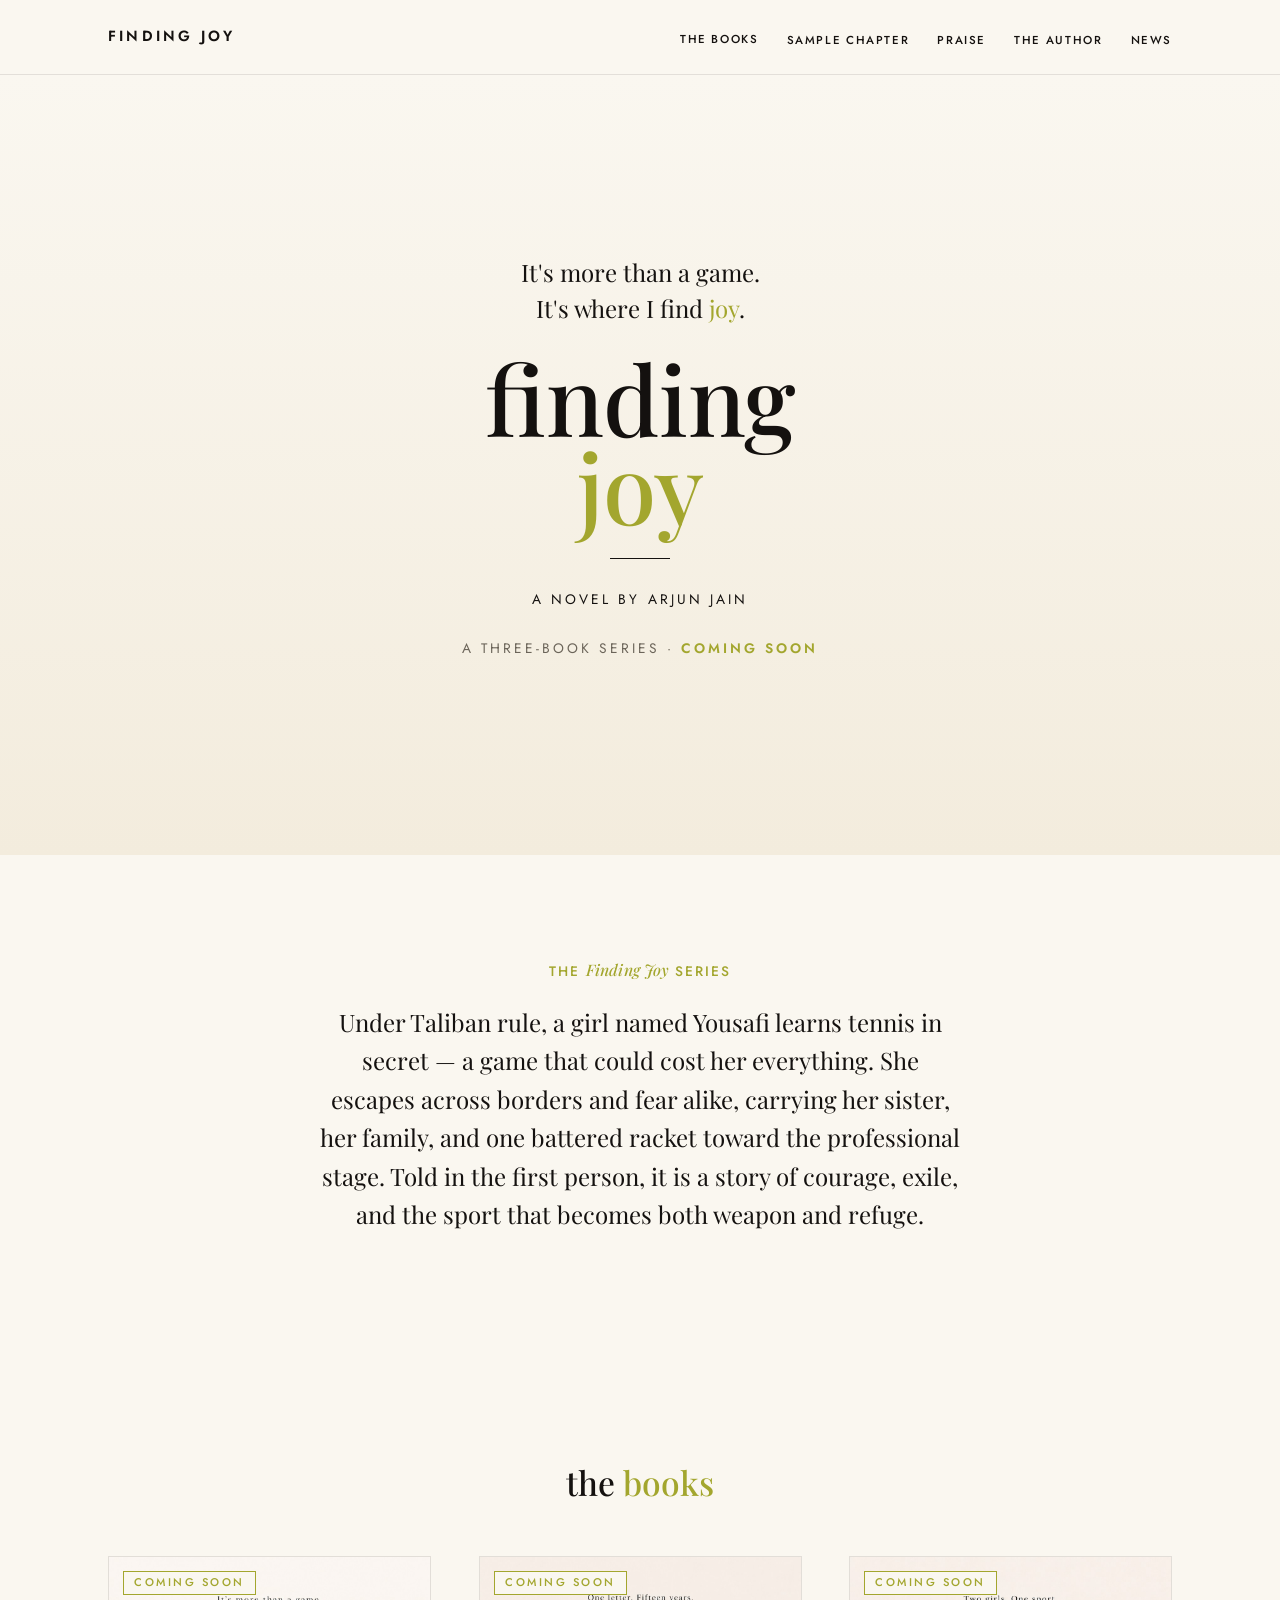
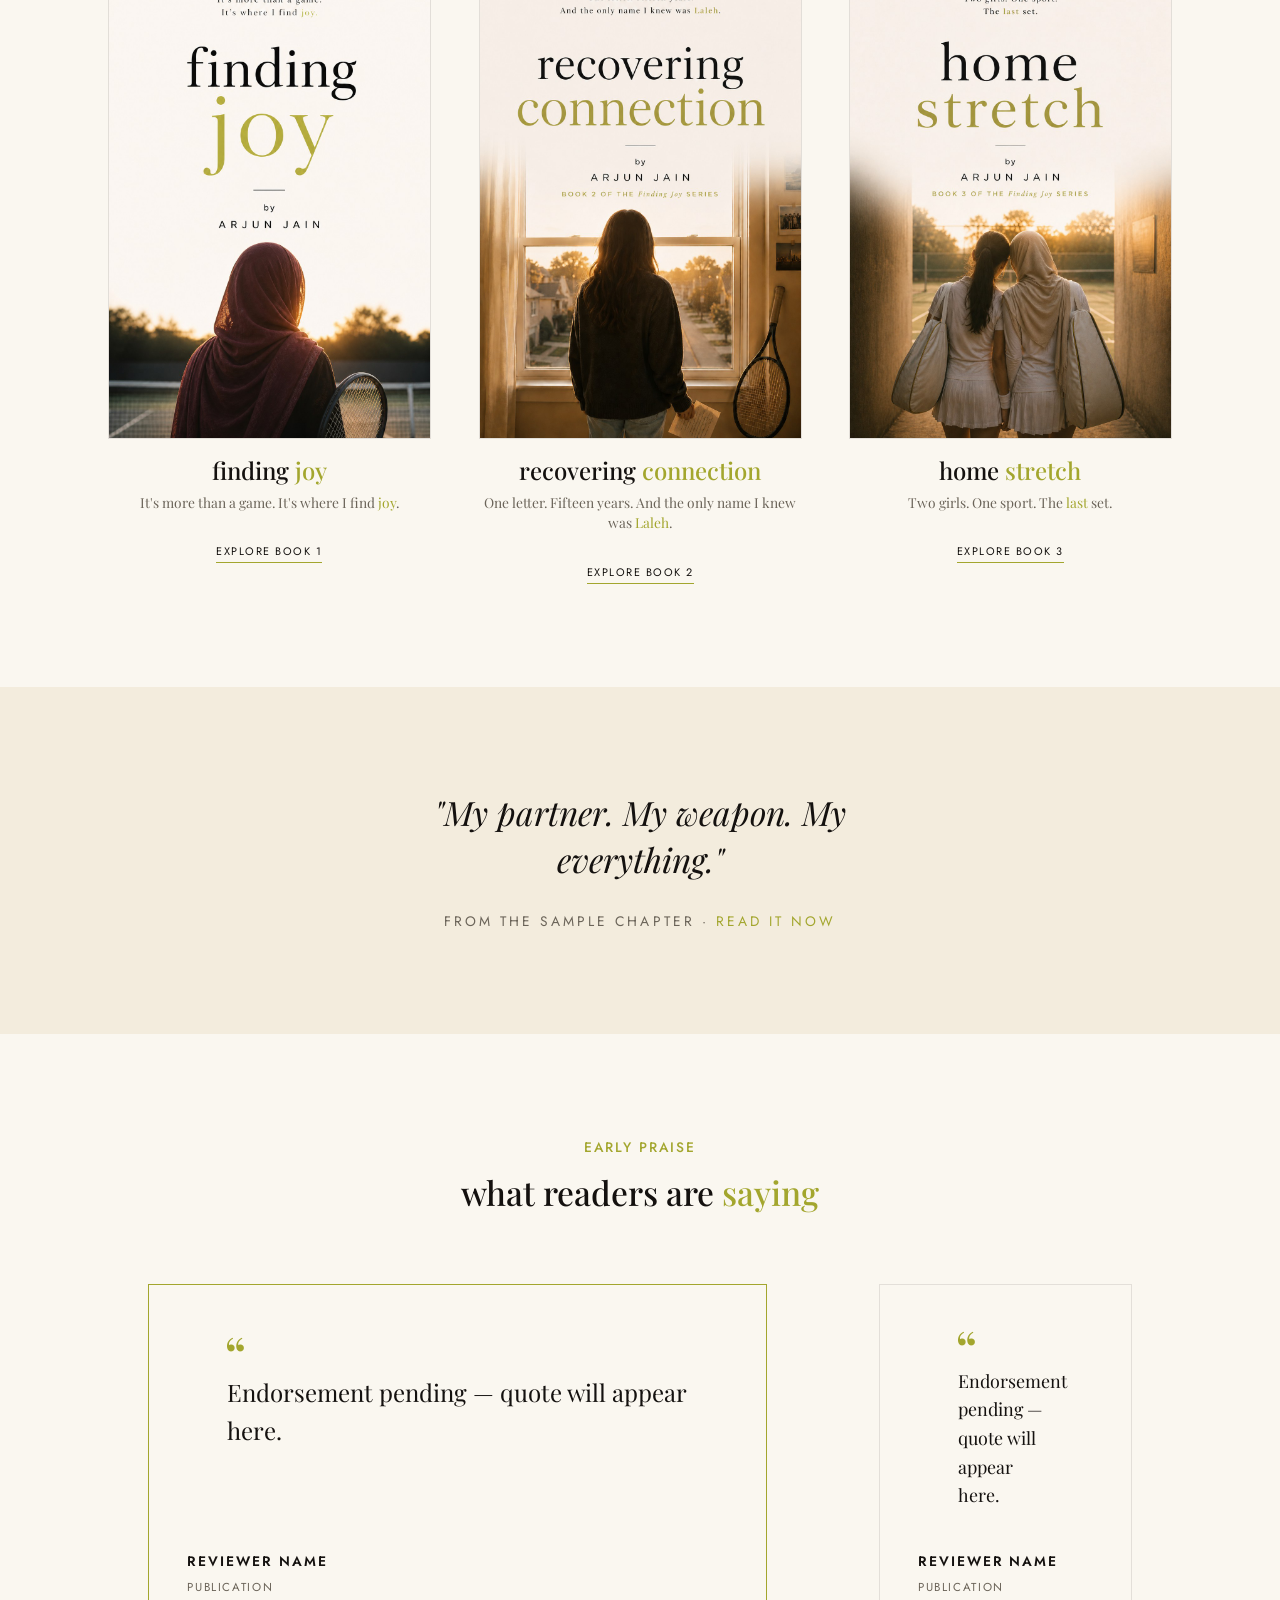
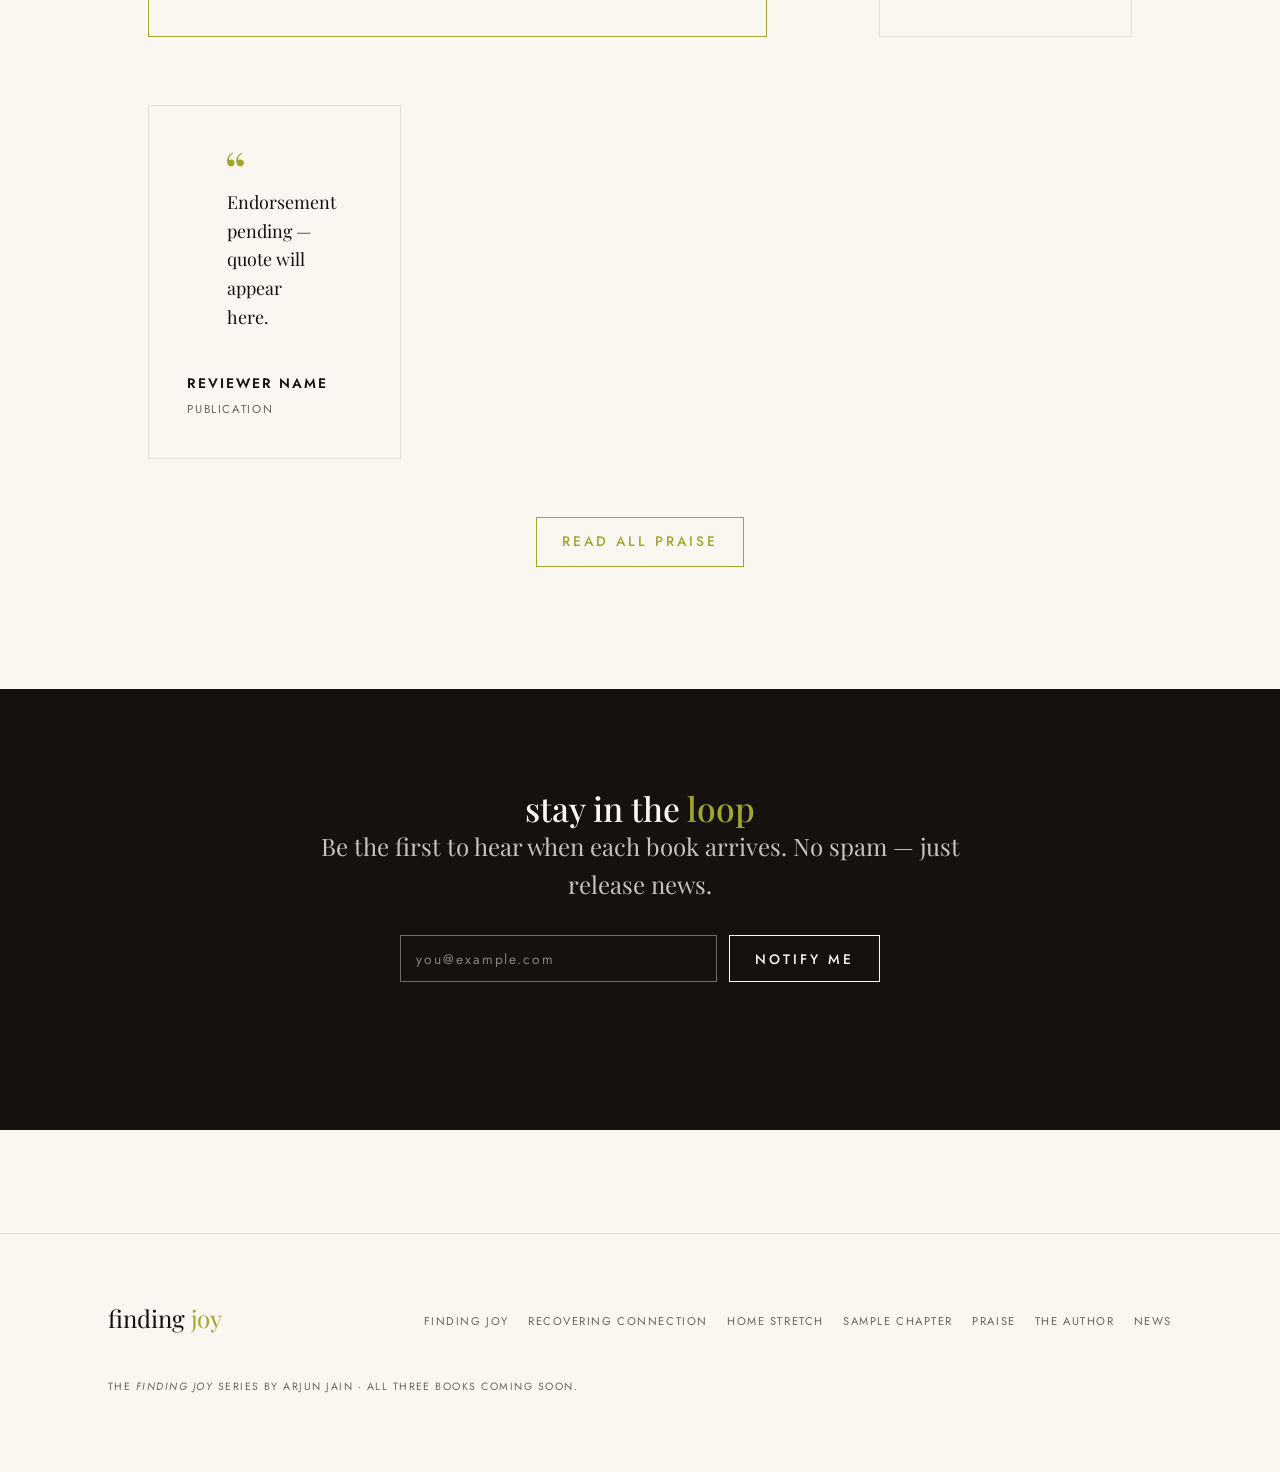
==== index.html @ 0d33d724 "Build Finding Joy series marketing website Static, no-backend marketing site for the "Finding Joy" Y" ====
<!DOCTYPE html>
<html lang="en">
<head>
  <meta charset="UTF-8">
  <meta name="viewport" content="width=device-width, initial-scale=1.0">

  <title>Finding Joy — a YA trilogy by Arjun Jain</title>
  <meta name="description" content="Finding Joy is a young-adult trilogy by Arjun Jain: a girl in Afghanistan secretly learns tennis under Taliban rule, escapes, and fights her way to becoming a professional player. All three books coming soon.">
  <link rel="canonical" href="https://findingjoyseries.com/">

  <!-- Open Graph -->
  <meta property="og:type" content="website">
  <meta property="og:site_name" content="Finding Joy">
  <meta property="og:title" content="Finding Joy — a YA trilogy by Arjun Jain">
  <meta property="og:description" content="A girl in Afghanistan secretly learns tennis, escapes, and fights her way to the professional stage. A three-book series. All coming soon.">
  <meta property="og:url" content="https://findingjoyseries.com/">
  <meta property="og:image" content="https://findingjoyseries.com/assets/covers/finding-joy.jpg">
  <!-- Twitter -->
  <meta name="twitter:card" content="summary_large_image">
  <meta name="twitter:title" content="Finding Joy — a YA trilogy by Arjun Jain">
  <meta name="twitter:description" content="A girl in Afghanistan secretly learns tennis, escapes, and fights her way to the professional stage. All three books coming soon.">
  <meta name="twitter:image" content="https://findingjoyseries.com/assets/covers/finding-joy.jpg">

  <link rel="icon" href="favicon.svg" type="image/svg+xml">

  <!-- Google Fonts: Playfair Display (serif), Jost (sans) -->
  <link rel="preconnect" href="https://fonts.googleapis.com">
  <link rel="preconnect" href="https://fonts.gstatic.com" crossorigin>
  <link href="https://fonts.googleapis.com/css2?family=Playfair+Display:ital,wght@0,400;0,500;0,600;1,400;1,500&family=Cormorant+Garamond:ital@0;1&family=Jost:wght@400;500;600&display=swap" rel="stylesheet">

  <script>document.documentElement.className += " js";</script>

  <link rel="stylesheet" href="assets/css/styles.css">
</head>
<body>
  <a class="skip-link" href="#main">Skip to content</a>

  <!-- ============ NAV ============ -->
  <header class="nav" data-nav>
    <div class="wrap nav__inner">
      <a class="nav__brand" href="index.html" aria-label="Finding Joy — home">Finding Joy</a>

      <nav aria-label="Primary">
        <ul class="nav__list">
          <li class="nav__item nav__item--has-menu">
            <button type="button" class="nav__link" data-dropdown-trigger aria-expanded="false" aria-haspopup="true">The Books</button>
            <ul class="nav__menu">
              <li><a href="books/finding-joy.html">Finding Joy</a></li>
              <li><a href="books/recovering-connection.html">Recovering Connection</a></li>
              <li><a href="books/home-stretch.html">Home Stretch</a></li>
            </ul>
          </li>
          <li class="nav__item"><a class="nav__link" href="sample-chapter.html">Sample Chapter</a></li>
          <li class="nav__item"><a class="nav__link" href="praise.html">Praise</a></li>
          <li class="nav__item"><a class="nav__link" href="author.html">The Author</a></li>
          <li class="nav__item"><a class="nav__link" href="news.html">News</a></li>
        </ul>
      </nav>

      <button type="button" class="nav__toggle" data-menu-toggle aria-expanded="false" aria-controls="mobile-menu" aria-label="Open menu">
        <span></span><span></span><span></span>
      </button>
    </div>
  </header>

  <!-- ============ MOBILE MENU ============ -->
  <div class="mobile-menu" id="mobile-menu" data-mobile-menu>
    <button type="button" class="mobile-menu__close" data-menu-close aria-label="Close menu">&times;</button>
    <ul class="mobile-menu__list">
      <li>
        <span class="mobile-menu__link" aria-hidden="true">The Books</span>
        <ul class="mobile-menu__sub">
          <li><a href="books/finding-joy.html">Finding Joy</a></li>
          <li><a href="books/recovering-connection.html">Recovering Connection</a></li>
          <li><a href="books/home-stretch.html">Home Stretch</a></li>
        </ul>
      </li>
      <li><a class="mobile-menu__link" href="sample-chapter.html">Sample Chapter</a></li>
      <li><a class="mobile-menu__link" href="praise.html">Praise</a></li>
      <li><a class="mobile-menu__link" href="author.html">The Author</a></li>
      <li><a class="mobile-menu__link" href="news.html">News</a></li>
    </ul>
  </div>

  <main id="main">

    <!-- ============ HERO ============ -->
    <section class="hero">
      <div class="wrap hero__inner">
        <p class="hero__tagline tagline reveal">It's more than a game.<br>It's where I find <span class="key">joy</span>.</p>
        <h1 class="hero__title reveal">
          <span class="line-1">finding</span>
          <span class="line-2">joy</span>
        </h1>
        <hr class="rule reveal">
        <p class="hero__byline reveal">A novel by Arjun Jain</p>
        <p class="hero__coming reveal">A three-book series · <strong>Coming Soon</strong></p>
      </div>
    </section>

    <!-- ============ PREMISE ============ -->
    <section class="section wrap wrap--narrow center">
      <p class="series-line reveal">The <em>Finding Joy</em> series</p>
      <p class="lead reveal" style="margin-top:1.2rem;">
        Under Taliban rule, a girl named Yousafi learns tennis in secret — a game that could cost
        her everything. She escapes across borders and fear alike, carrying her sister, her family,
        and one battered racket toward the professional stage. Told in the first person, it is a
        story of courage, exile, and the sport that becomes both weapon and refuge.
      </p>
    </section>

    <!-- ============ BOOKS ROW ============ -->
    <section class="section wrap" aria-labelledby="books-heading">
      <div class="section-head">
        <h2 class="section-head__title reveal" id="books-heading">the <span class="key">books</span></h2>
      </div>

      <div class="books-row">
        <!-- Book 1 -->
        <article class="book-card reveal">
          <a class="book-card__cover" href="books/finding-joy.html">
            <span class="badge book-card__badge">Coming Soon</span>
            <img src="assets/covers/finding-joy.jpg" width="1024" height="1536" loading="lazy" decoding="async"
                 alt="finding joy — Book 1 of the Finding Joy series. A girl in a maroon headscarf stands on a tennis court at golden hour, racket in hand, facing the net.">
          </a>
          <h3 class="book-card__title"><span class="line-1">finding</span> <span class="line-2">joy</span></h3>
          <p class="book-card__tagline">It's more than a game. It's where I find <span class="key">joy</span>.</p>
          <a class="book-card__link" href="books/finding-joy.html">Explore Book 1</a>
        </article>

        <!-- Book 2 -->
        <article class="book-card reveal">
          <a class="book-card__cover" href="books/recovering-connection.html">
            <span class="badge book-card__badge">Coming Soon</span>
            <img src="assets/covers/recovering-connection.jpg" width="1024" height="1536" loading="lazy" decoding="async"
                 alt="recovering connection — Book 2 of the Finding Joy series. A young woman looks out a sunlit window over a quiet street, a letter in her hand and a tennis racket resting against the wall.">
          </a>
          <h3 class="book-card__title"><span class="line-1">recovering</span> <span class="line-2">connection</span></h3>
          <p class="book-card__tagline">One letter. Fifteen years. And the only name I knew was <span class="key">Laleh</span>.</p>
          <a class="book-card__link" href="books/recovering-connection.html">Explore Book 2</a>
        </article>

        <!-- Book 3 -->
        <article class="book-card reveal">
          <a class="book-card__cover" href="books/home-stretch.html">
            <span class="badge book-card__badge">Coming Soon</span>
            <img src="assets/covers/home-stretch.jpg" width="1024" height="1536" loading="lazy" decoding="async"
                 alt="home stretch — Book 3 of the Finding Joy series. Two players in tennis whites walk side by side down a shaded corridor toward a sunlit court, racket bags on their shoulders.">
          </a>
          <h3 class="book-card__title"><span class="line-1">home</span> <span class="line-2">stretch</span></h3>
          <p class="book-card__tagline">Two girls. One sport. The <span class="key">last</span> set.</p>
          <a class="book-card__link" href="books/home-stretch.html">Explore Book 3</a>
        </article>
      </div>
    </section>

    <!-- ============ PULL QUOTE ============ -->
    <section class="section pullquote">
      <div class="wrap">
        <blockquote class="pullquote__text reveal">
          "My partner. My weapon. My everything."
          <cite class="pullquote__cite">From the sample chapter · <a href="sample-chapter.html">read it now</a></cite>
        </blockquote>
      </div>
    </section>

    <!-- ============ PRAISE TEASER ============ -->
    <section class="section wrap" aria-labelledby="praise-heading">
      <div class="section-head">
        <p class="series-line reveal">Early praise</p>
        <h2 class="section-head__title reveal" id="praise-heading">what readers are <span class="key">saying</span></h2>
      </div>
      <!-- First three endorsements, rendered from data/endorsements.js -->
      <div class="endorse-grid" data-endorsements data-limit="3">
        <!-- Placeholder shown if JS is disabled -->
        <figure class="endorse-card">
          <blockquote class="endorse-card__quote">Endorsement pending — quote will appear here.</blockquote>
          <figcaption class="endorse-card__attr">
            <div class="endorse-card__name">Reviewer Name</div>
            <div class="endorse-card__credential">Publication</div>
          </figcaption>
        </figure>
      </div>
      <p class="center" style="margin-top:2.5rem;"><a class="btn btn--olive" href="praise.html">Read all praise</a></p>
    </section>

    <!-- ============ NEWSLETTER ============ -->
    <section class="section newsletter" aria-labelledby="newsletter-heading">
      <div class="wrap wrap--narrow">
        <div class="section-head" style="margin-bottom:1.5rem;">
          <h2 class="section-head__title reveal" id="newsletter-heading">stay in the <span class="key">loop</span></h2>
          <p class="lead reveal">Be the first to hear when each book arrives. No spam — just release news.</p>
        </div>
        <!--
          TODO: Connect this form to your mailing-list provider.
          It is intentionally NOT wired to anything yet.
          To activate:
            1. Replace this <form> with your provider's embed
               (Mailchimp, Buttondown, ConvertKit, etc.), OR
            2. Set the form's `action` to your provider's POST
               endpoint and remove the data-newsletter attribute
               so the placeholder handler in assets/js/main.js
               stops intercepting the submit.
          Until then, submitting shows "Sign-ups open soon."
        -->
        <form class="newsletter__form" data-newsletter novalidate>
          <label class="visually-hidden" for="email">Email address</label>
          <input class="newsletter__input" type="email" id="email" name="email" placeholder="you@example.com" autocomplete="email">
          <button type="submit" class="btn">Notify Me</button>
        </form>
        <p class="newsletter__note" data-newsletter-note role="status" aria-live="polite"></p>
      </div>
    </section>

  </main>

  <!-- ============ FOOTER ============ -->
  <footer class="footer">
    <div class="wrap footer__inner">
      <a class="footer__brand" href="index.html">finding <span class="key">joy</span></a>
      <ul class="footer__nav">
        <li><a href="books/finding-joy.html">Finding Joy</a></li>
        <li><a href="books/recovering-connection.html">Recovering Connection</a></li>
        <li><a href="books/home-stretch.html">Home Stretch</a></li>
        <li><a href="sample-chapter.html">Sample Chapter</a></li>
        <li><a href="praise.html">Praise</a></li>
        <li><a href="author.html">The Author</a></li>
        <li><a href="news.html">News</a></li>
      </ul>
      <p class="footer__meta">The <em>Finding Joy</em> series by Arjun Jain · All three books coming soon.</p>
    </div>
  </footer>

  <script src="data/endorsements.js"></script>
  <script src="assets/js/main.js"></script>
</body>
</html>
---- assets/css/styles.css ----
/* ============================================================
   FINDING JOY — series marketing site
   Design system derived directly from the book covers.
   Palette, type roles and the thin-rule divider all mirror
   the printed covers. Keep specificity flat and predictable.
   ============================================================ */

/* ----- 1. DESIGN TOKENS ----------------------------------- */
:root {
  /* Palette — pulled from the covers */
  --ivory: #FAF7F0;   /* page background — warm off-white */
  --ink:   #14110F;   /* primary text, first title line */
  --olive: #A3A62E;   /* accent — second title line, links, rules */
  --warm:  #C8A87C;   /* secondary warm tone (golden light) */
  --muted: #6B6459;   /* captions, metadata, secondary text */

  /* Derived tints */
  --ink-10: rgba(20, 17, 15, 0.10);
  --ink-15: rgba(20, 17, 15, 0.15);
  --ink-60: rgba(20, 17, 15, 0.60);
  --olive-12: rgba(163, 166, 46, 0.12);

  /* Type families */
  --serif: "Playfair Display", "Cormorant Garamond", Georgia, "Times New Roman", serif;
  --sans:  "Jost", "Montserrat", system-ui, -apple-system, "Segoe UI", sans-serif;

  /* Fluid type scale */
  --step--1: clamp(0.78rem, 0.75rem + 0.15vw, 0.86rem);
  --step-0:  clamp(1rem, 0.96rem + 0.2vw, 1.12rem);
  --step-1:  clamp(1.2rem, 1.1rem + 0.5vw, 1.5rem);
  --step-2:  clamp(1.5rem, 1.3rem + 1vw, 2.2rem);
  --step-3:  clamp(2.2rem, 1.7rem + 2.4vw, 3.6rem);
  --step-4:  clamp(3rem, 2rem + 5vw, 6rem);

  /* Rhythm */
  --measure: 64ch;
  --gutter: clamp(1.25rem, 4vw, 3rem);
  --section-y: clamp(3.5rem, 8vw, 7rem);
  --nav-h: 74px;

  /* Letter-spacing for the sans role */
  --track: 0.22em;
  --track-tight: 0.14em;
}

/* ----- 2. RESET / BASE ------------------------------------ */
*, *::before, *::after { box-sizing: border-box; }

html {
  scroll-behavior: smooth;
  -webkit-text-size-adjust: 100%;
}

body {
  margin: 0;
  background: var(--ivory);
  color: var(--ink);
  font-family: var(--serif);
  font-size: var(--step-0);
  line-height: 1.7;
  font-feature-settings: "kern" 1, "liga" 1;
  -webkit-font-smoothing: antialiased;
  text-rendering: optimizeLegibility;
}

img { max-width: 100%; height: auto; display: block; }

a { color: var(--olive); text-decoration: none; }
a:hover { text-decoration: underline; text-underline-offset: 0.25em; }

h1, h2, h3, h4 { margin: 0; font-weight: 500; line-height: 1.05; }
p { margin: 0 0 1.1em; }

::selection { background: var(--olive-12); }

/* Visible keyboard focus — olive ring */
:focus-visible {
  outline: 2px solid var(--olive);
  outline-offset: 3px;
}

/* ----- 3. ACCESSIBILITY HELPERS --------------------------- */
.skip-link {
  position: absolute;
  left: 50%;
  top: 0;
  transform: translate(-50%, -120%);
  background: var(--ink);
  color: var(--ivory);
  padding: 0.7em 1.4em;
  font-family: var(--sans);
  font-size: var(--step--1);
  letter-spacing: var(--track-tight);
  text-transform: uppercase;
  z-index: 200;
  transition: transform 0.2s ease;
}
.skip-link:focus { transform: translate(-50%, 0); text-decoration: none; }

.visually-hidden {
  position: absolute !important;
  width: 1px; height: 1px;
  padding: 0; margin: -1px;
  overflow: hidden; clip: rect(0 0 0 0);
  white-space: nowrap; border: 0;
}

/* ----- 4. LAYOUT PRIMITIVES ------------------------------- */
.wrap {
  width: 100%;
  max-width: 1160px;
  margin-inline: auto;
  padding-inline: var(--gutter);
}
.wrap--narrow { max-width: 820px; }

.section { padding-block: var(--section-y); }
.section--tight { padding-block: clamp(2.5rem, 5vw, 4rem); }

.center { text-align: center; }
.stack > * + * { margin-top: 1.1em; }

/* ----- 5. SHARED TYPE ROLES ------------------------------- */

/* Role 3: geometric sans, all caps, wide tracking */
.eyebrow,
.label,
.nav__link,
.btn,
.badge,
.series-line {
  font-family: var(--sans);
  text-transform: uppercase;
}

/* Role 4: series line — small uppercase olive, italic serif "Finding Joy" */
.series-line {
  font-size: var(--step--1);
  letter-spacing: var(--track-tight);
  color: var(--olive);
  font-weight: 500;
}
.series-line em,
.series-line .serieswordmark {
  font-family: var(--serif);
  font-style: italic;
  text-transform: none;
  letter-spacing: 0.01em;
  font-size: 1.15em;
}

/* Generic eyebrow (e.g. "BOOK 1 · SAMPLE CHAPTER") */
.eyebrow {
  font-size: var(--step--1);
  letter-spacing: var(--track);
  color: var(--olive);
  font-weight: 500;
  margin: 0 0 1.4rem;
}

/* Signature detail: short thin centered rule between title & byline */
.rule {
  width: 60px;
  height: 1px;
  border: 0;
  background: var(--ink);
  opacity: 0.35;
  margin: 1.8rem auto;
}
.rule--left { margin-inline: 0; }

/* Role 1: display / book titles — lowercase serif, two lines */
.book-title {
  font-family: var(--serif);
  text-transform: lowercase;
  font-weight: 500;
  line-height: 0.98;
  letter-spacing: -0.01em;
  margin: 0;
}
.book-title .line-1 { display: block; color: var(--ink); }
.book-title .line-2 { display: block; color: var(--olive); }

/* Role 2: tagline — serif, generous leading, one olive key word */
.tagline {
  font-family: var(--serif);
  font-weight: 400;
  color: var(--ink);
  line-height: 1.5;
}
.tagline .key { color: var(--olive); }

/* ----- 6. BUTTONS ----------------------------------------- */
/* Thin-bordered rectangles, uppercase, letter-spaced. No pills. */
.btn {
  display: inline-block;
  font-size: var(--step--1);
  letter-spacing: var(--track);
  font-weight: 500;
  color: var(--ink);
  border: 1px solid var(--ink);
  background: transparent;
  padding: 0.9em 1.8em;
  cursor: pointer;
  transition: background-color 0.25s ease, color 0.25s ease;
  text-align: center;
}
.btn:hover {
  background: var(--ink);
  color: var(--ivory);
  text-decoration: none;
}
.btn--olive { border-color: var(--olive); color: var(--olive); }
.btn--olive:hover { background: var(--olive); color: var(--ivory); }

/* Inert "Coming Soon" retailer buttons */
.btn--inert {
  opacity: 0.45;
  cursor: not-allowed;
  border-style: dashed;
}
.btn--inert:hover { background: transparent; color: var(--ink); text-decoration: none; }

/* ----- 7. BADGES ------------------------------------------ */
.badge {
  display: inline-block;
  font-family: var(--sans);
  font-size: 0.7rem;
  letter-spacing: var(--track);
  font-weight: 500;
  color: var(--olive);
  border: 1px solid var(--olive);
  padding: 0.45em 0.9em;
  line-height: 1;
}
.badge--solid { background: var(--olive); color: var(--ivory); border-color: var(--olive); }

/* ============================================================
   8. NAVIGATION
   ============================================================ */
.nav {
  position: sticky;
  top: 0;
  z-index: 100;
  background: var(--ivory);
  border-bottom: 1px solid var(--ink-10);
  transition: padding 0.25s ease, box-shadow 0.25s ease;
}
.nav__inner {
  display: flex;
  align-items: center;
  justify-content: space-between;
  gap: 1rem;
  height: var(--nav-h);
  transition: height 0.25s ease;
}
/* Condense slightly on scroll */
.nav.is-scrolled .nav__inner { height: 60px; }

.nav__brand {
  font-family: var(--sans);
  text-transform: uppercase;
  letter-spacing: var(--track);
  font-size: 0.92rem;
  font-weight: 600;
  color: var(--ink);
  white-space: nowrap;
}
.nav__brand:hover { text-decoration: none; color: var(--olive); }

.nav__list {
  display: flex;
  align-items: center;
  gap: clamp(1rem, 2.2vw, 2rem);
  list-style: none;
  margin: 0;
  padding: 0;
}
.nav__link {
  font-size: 0.72rem;
  letter-spacing: var(--track-tight);
  font-weight: 500;
  color: var(--ink);
  padding: 0.5em 0;
  background: none;
  border: 0;
  cursor: pointer;
}
.nav__link:hover,
.nav__link[aria-current="page"] { color: var(--olive); text-decoration: none; }
.nav__link[aria-current="page"] { border-bottom: 1px solid var(--olive); }

/* Dropdown — THE BOOKS */
.nav__item--has-menu { position: relative; }
.nav__menu {
  position: absolute;
  top: 100%;
  left: 50%;
  transform: translateX(-50%);
  min-width: 232px;
  background: var(--ivory);
  border: 1px solid var(--ink-10);
  padding: 0.5rem 0;
  margin-top: 0.4rem;
  list-style: none;
  opacity: 0;
  visibility: hidden;
  transition: opacity 0.18s ease, visibility 0.18s ease;
}
.nav__item--has-menu:hover .nav__menu,
.nav__item--has-menu:focus-within .nav__menu,
.nav__menu.is-open { opacity: 1; visibility: visible; }
.nav__menu li { margin: 0; }
.nav__menu a {
  display: block;
  padding: 0.6em 1.4em;
  font-family: var(--serif);
  text-transform: none;
  letter-spacing: normal;
  font-size: 0.98rem;
  color: var(--ink);
}
.nav__menu a:hover { color: var(--olive); background: var(--olive-12); text-decoration: none; }

.nav__toggle {
  display: none;
  flex-direction: column;
  justify-content: center;
  gap: 5px;
  width: 40px; height: 40px;
  background: none; border: 0; padding: 8px; cursor: pointer;
}
.nav__toggle span {
  display: block; height: 1.5px; width: 100%;
  background: var(--ink); transition: transform 0.25s ease, opacity 0.25s ease;
}

/* Full-screen mobile overlay */
.mobile-menu {
  position: fixed;
  inset: 0;
  z-index: 150;
  background: var(--ivory);
  display: flex;
  flex-direction: column;
  padding: calc(var(--nav-h) + 1rem) var(--gutter) 2rem;
  transform: translateY(-100%);
  visibility: hidden;
  transition: transform 0.32s ease, visibility 0.32s ease;
  overflow-y: auto;
}
.mobile-menu.is-open { transform: translateY(0); visibility: visible; }
.mobile-menu__close {
  position: absolute;
  top: 18px; right: var(--gutter);
  width: 44px; height: 44px;
  background: none; border: 0; cursor: pointer;
  font-size: 1.8rem; color: var(--ink); line-height: 1;
}
.mobile-menu__list { list-style: none; margin: 0; padding: 0; }
.mobile-menu__list > li { border-bottom: 1px solid var(--ink-10); }
.mobile-menu__link {
  display: block;
  font-family: var(--sans);
  text-transform: uppercase;
  letter-spacing: var(--track-tight);
  font-size: 1.05rem;
  color: var(--ink);
  padding: 1.05rem 0;
}
.mobile-menu__link:hover { color: var(--olive); text-decoration: none; }
.mobile-menu__sub { list-style: none; margin: 0 0 0.8rem; padding: 0 0 0 1rem; }
.mobile-menu__sub a {
  display: block;
  font-family: var(--serif);
  text-transform: none;
  font-size: 1rem;
  color: var(--muted);
  padding: 0.5rem 0;
}

/* ============================================================
   9. HERO (home)
   ============================================================ */
.hero {
  position: relative;
  min-height: min(88vh, 780px);
  display: grid;
  align-items: center;
  overflow: hidden;
  background: linear-gradient(180deg, var(--ivory) 0%, #f3ecdd 100%);
}
.hero__inner {
  position: relative;
  z-index: 2;
  text-align: center;
  padding-block: clamp(3rem, 9vw, 6rem);
}
.hero__tagline {
  font-size: var(--step-1);
  max-width: 22ch;
  margin-inline: auto;
}
.hero__title {
  font-family: var(--serif);
  text-transform: lowercase;
  font-weight: 500;
  line-height: 0.92;
  margin: 1.2rem 0 0.4rem;
  letter-spacing: -0.015em;
}
.hero__title .line-1 { display: block; color: var(--ink); font-size: var(--step-4); }
.hero__title .line-2 { display: block; color: var(--olive); font-size: var(--step-4); }
.hero__coming {
  font-family: var(--sans);
  text-transform: uppercase;
  letter-spacing: var(--track);
  font-size: var(--step--1);
  color: var(--muted);
  margin-top: 1.6rem;
}
.hero__coming strong { color: var(--olive); font-weight: 600; }
.hero__byline {
  font-family: var(--sans);
  text-transform: uppercase;
  letter-spacing: var(--track);
  font-size: var(--step--1);
  color: var(--ink);
  margin-top: 0.4rem;
}

/* ============================================================
   10. SECTION HEADINGS
   ============================================================ */
.section-head { text-align: center; margin-bottom: clamp(2rem, 5vw, 3.5rem); }
.section-head__title {
  font-family: var(--serif);
  text-transform: lowercase;
  font-size: var(--step-2);
  color: var(--ink);
}
.section-head__title .key { color: var(--olive); }
.lead {
  font-size: var(--step-1);
  color: var(--ink);
  max-width: 46ch;
  margin-inline: auto;
  line-height: 1.6;
}

/* ============================================================
   11. BOOKS ROW (home)
   ============================================================ */
.books-row {
  display: grid;
  grid-template-columns: repeat(3, 1fr);
  gap: clamp(1.5rem, 4vw, 3rem);
}
.book-card { text-align: center; }
.book-card__cover {
  position: relative;
  display: block;
  overflow: hidden;
  border: 1px solid var(--ink-10);
}
.book-card__cover img {
  width: 100%;
  aspect-ratio: 1024 / 1536;
  object-fit: cover;
  transition: transform 0.6s ease;
}
.book-card__cover:hover img { transform: scale(1.03); }
.book-card__badge {
  position: absolute;
  top: 0.9rem; left: 0.9rem;
  background: var(--ivory);
}
.book-card__title {
  font-family: var(--serif);
  text-transform: lowercase;
  font-size: var(--step-1);
  margin-top: 1.2rem;
  line-height: 1;
}
.book-card__title .line-1 { color: var(--ink); }
.book-card__title .line-2 { color: var(--olive); }
.book-card__tagline {
  font-size: var(--step--1);
  color: var(--muted);
  margin-top: 0.6rem;
  line-height: 1.5;
}
.book-card__tagline .key { color: var(--olive); }
.book-card__link {
  display: inline-block;
  margin-top: 0.9rem;
  font-family: var(--sans);
  text-transform: uppercase;
  letter-spacing: var(--track-tight);
  font-size: 0.68rem;
  color: var(--ink);
  border-bottom: 1px solid var(--olive);
  padding-bottom: 2px;
}
.book-card__link:hover { color: var(--olive); text-decoration: none; }

/* ============================================================
   12. PULL-QUOTE BLOCK
   ============================================================ */
.pullquote {
  background: #f3ecdd;
  text-align: center;
}
.pullquote__text {
  font-family: var(--serif);
  font-style: italic;
  font-size: var(--step-2);
  line-height: 1.4;
  color: var(--ink);
  max-width: 24ch;
  margin: 0 auto;
}
.pullquote__cite {
  display: block;
  font-family: var(--sans);
  font-style: normal;
  text-transform: uppercase;
  letter-spacing: var(--track);
  font-size: var(--step--1);
  color: var(--muted);
  margin-top: 1.8rem;
}

/* ============================================================
   13. ENDORSEMENTS
   ============================================================ */
.endorse-grid {
  display: grid;
  grid-template-columns: repeat(auto-fit, minmax(280px, 1fr));
  gap: clamp(1.25rem, 3vw, 2rem);
}
.endorse-card {
  border: 1px solid var(--ink-10);
  padding: clamp(1.6rem, 3vw, 2.4rem);
  position: relative;
  background: var(--ivory);
  display: flex;
  flex-direction: column;
}
.endorse-card__quote {
  font-family: var(--serif);
  font-size: var(--step-0);
  line-height: 1.6;
  color: var(--ink);
  position: relative;
  padding-top: 1.6rem;
}
.endorse-card__quote::before {
  content: "\201C";
  position: absolute;
  top: -0.35em; left: -0.06em;
  font-family: var(--serif);
  font-size: 3.4rem;
  line-height: 1;
  color: var(--olive);
}
.endorse-card__attr {
  margin-top: auto;
  padding-top: 1.4rem;
}
.endorse-card__name {
  font-family: var(--sans);
  text-transform: uppercase;
  letter-spacing: var(--track-tight);
  font-size: var(--step--1);
  color: var(--ink);
  font-weight: 600;
}
.endorse-card__credential {
  font-family: var(--sans);
  text-transform: uppercase;
  letter-spacing: var(--track-tight);
  font-size: 0.72rem;
  color: var(--muted);
  margin-top: 0.3rem;
}
/* Featured cards render larger */
.endorse-card--featured {
  grid-column: span 2;
  border-color: var(--olive);
}
.endorse-card--featured .endorse-card__quote { font-size: var(--step-1); }
@media (max-width: 620px) {
  .endorse-card--featured { grid-column: span 1; }
}

/* ============================================================
   14. NEWSLETTER
   ============================================================ */
.newsletter { text-align: center; background: var(--ink); color: var(--ivory); }
.newsletter .section-head__title { color: var(--ivory); }
.newsletter .lead { color: rgba(250, 247, 240, 0.78); }
.newsletter__form {
  display: flex;
  gap: 0.75rem;
  max-width: 480px;
  margin: 2rem auto 0;
  flex-wrap: wrap;
  justify-content: center;
}
.newsletter__input {
  flex: 1 1 240px;
  background: transparent;
  border: 1px solid rgba(250, 247, 240, 0.4);
  color: var(--ivory);
  font-family: var(--sans);
  font-size: var(--step--1);
  letter-spacing: var(--track-tight);
  padding: 0.9em 1.1em;
}
.newsletter__input::placeholder { color: rgba(250, 247, 240, 0.5); }
.newsletter__input:focus-visible { outline-color: var(--warm); }
.newsletter .btn {
  color: var(--ivory);
  border-color: var(--ivory);
}
.newsletter .btn:hover { background: var(--ivory); color: var(--ink); }
.newsletter__note {
  font-family: var(--sans);
  text-transform: uppercase;
  letter-spacing: var(--track-tight);
  font-size: 0.72rem;
  color: var(--warm);
  min-height: 1.2em;
  margin-top: 1.2rem;
}

/* ============================================================
   15. BOOK PAGE (detail)
   ============================================================ */
.book-detail {
  display: grid;
  grid-template-columns: minmax(0, 0.85fr) minmax(0, 1fr);
  gap: clamp(2rem, 6vw, 5rem);
  align-items: start;
}
.book-detail__cover {
  border: 1px solid var(--ink-10);
  position: sticky;
  top: calc(var(--nav-h) + 1.5rem);
}
.book-detail__cover img { width: 100%; aspect-ratio: 1024 / 1536; object-fit: cover; }
.book-detail__body { padding-top: 0.5rem; }
.book-detail__title {
  font-size: var(--step-3);
  margin: 1rem 0 1.4rem;
}
.book-detail__tagline {
  font-size: var(--step-1);
  max-width: 28ch;
  margin-bottom: 1.8rem;
}
.book-detail__desc {
  color: var(--ink);
  max-width: 60ch;
}
.book-detail__desc p { margin-bottom: 1em; }

@media (max-width: 760px) {
  .book-detail { grid-template-columns: 1fr; }
  .book-detail__cover {
    position: static;
    max-width: 320px;
    margin-inline: auto;
  }
  .book-detail__body { text-align: center; }
  .book-detail__tagline, .book-detail__desc { margin-inline: auto; }
  .book-detail .rule { margin-inline: auto; }
}

/* ----- Purchase links block ------------------------------- */
.purchase {
  border-top: 1px solid var(--ink-10);
  margin-top: 2.4rem;
  padding-top: 2rem;
}
.purchase__label {
  font-family: var(--sans);
  text-transform: uppercase;
  letter-spacing: var(--track);
  font-size: var(--step--1);
  color: var(--muted);
  margin-bottom: 1.2rem;
}
.purchase__list {
  display: grid;
  grid-template-columns: repeat(auto-fit, minmax(150px, 1fr));
  gap: 0.75rem;
  list-style: none;
  margin: 0; padding: 0;
}
.purchase__note {
  font-family: var(--sans);
  text-transform: uppercase;
  letter-spacing: var(--track-tight);
  font-size: 0.68rem;
  color: var(--muted);
  margin-top: 1.2rem;
}

/* ============================================================
   16. SAMPLE CHAPTER (reading page)
   ============================================================ */
.reading-progress {
  position: fixed;
  top: 0; left: 0;
  height: 2px;
  width: 0;
  background: var(--olive);
  z-index: 120;
  transition: width 0.05s linear;
}
.reader {
  max-width: 40rem;   /* ~ 64ch measure */
  margin-inline: auto;
  padding-block: clamp(3rem, 7vw, 5.5rem);
}
.reader__head { text-align: center; margin-bottom: 3rem; }
.reader__title {
  font-family: var(--serif);
  text-transform: lowercase;
  font-size: var(--step-3);
  color: var(--ink);
  line-height: 1;
}
.reader__subtitle {
  font-family: var(--serif);
  font-style: italic;
  color: var(--muted);
  font-size: var(--step-1);
  margin-top: 0.6rem;
}
.reader__body { font-size: var(--step-0); line-height: 1.8; }
.reader__body p { margin: 0 0 1.5em; text-align: left; }
/* Interior-monologue lines set apart in olive italic serif */
.reader__body .inner-thought {
  color: var(--olive);
  font-style: italic;
  text-align: center;
  margin-block: 2em;
}
/* Umpire calls / score announcements — quiet, centered */
.reader__body .callout {
  font-style: italic;
  color: var(--muted);
  text-align: center;
}
.reader__scoreline {
  font-family: var(--sans);
  letter-spacing: var(--track-tight);
  color: var(--muted);
  font-style: normal;
}
.reader__end {
  text-align: center;
  margin-top: 3.5rem;
  padding-top: 2.5rem;
  border-top: 1px solid var(--ink-10);
}

/* ============================================================
   17. AUTHOR
   ============================================================ */
.author {
  display: grid;
  grid-template-columns: 300px 1fr;
  gap: clamp(2rem, 6vw, 4.5rem);
  align-items: start;
}
.author__photo-frame {
  border: 1px solid var(--ink-10);
  background: #f0e8d8;
  aspect-ratio: 4 / 5;
  overflow: hidden;
  position: sticky;
  top: calc(var(--nav-h) + 1.5rem);
}
.author__photo-frame img { width: 100%; height: 100%; object-fit: cover; }
.author__photo-fallback {
  display: flex;
  align-items: center;
  justify-content: center;
  height: 100%;
  text-align: center;
  padding: 1.5rem;
}
.author__photo-fallback span {
  font-family: var(--sans);
  text-transform: uppercase;
  letter-spacing: var(--track-tight);
  font-size: 0.72rem;
  color: var(--muted);
}
.author__body { max-width: 62ch; }
.author__name {
  font-family: var(--serif);
  text-transform: lowercase;
  font-size: var(--step-3);
  color: var(--ink);
}
.author__contact {
  margin-top: 2rem;
  padding-top: 1.6rem;
  border-top: 1px solid var(--ink-10);
}
.author__contact-label {
  font-family: var(--sans);
  text-transform: uppercase;
  letter-spacing: var(--track);
  font-size: var(--step--1);
  color: var(--muted);
  margin-bottom: 0.4rem;
}
@media (max-width: 720px) {
  .author { grid-template-columns: 1fr; }
  .author__photo-frame { position: static; max-width: 260px; margin-inline: auto; }
}

/* ============================================================
   18. NEWS
   ============================================================ */
.news-list { list-style: none; margin: 0; padding: 0; max-width: 680px; margin-inline: auto; }
.news-item {
  padding-block: clamp(1.6rem, 3vw, 2.2rem);
  border-bottom: 1px solid var(--ink-10);
}
.news-item:first-child { padding-top: 0; }
.news-item__date {
  font-family: var(--sans);
  text-transform: uppercase;
  letter-spacing: var(--track-tight);
  font-size: 0.72rem;
  color: var(--olive);
  margin-bottom: 0.5rem;
}
.news-item__title {
  font-family: var(--serif);
  font-size: var(--step-1);
  color: var(--ink);
  margin-bottom: 0.5rem;
  line-height: 1.2;
}
.news-item__body { color: var(--muted); margin: 0; }

/* ============================================================
   19. PAGE HEADER (interior pages)
   ============================================================ */
.page-head {
  text-align: center;
  padding-block: clamp(3rem, 7vw, 5rem) clamp(1.5rem, 3vw, 2.5rem);
}
.page-head__title {
  font-family: var(--serif);
  text-transform: lowercase;
  font-size: var(--step-3);
  color: var(--ink);
}
.page-head__title .key { color: var(--olive); }
.page-head__intro {
  font-size: var(--step-1);
  color: var(--muted);
  max-width: 44ch;
  margin: 1rem auto 0;
}

/* ============================================================
   20. FOOTER
   ============================================================ */
.footer {
  border-top: 1px solid var(--ink-10);
  padding-block: clamp(2.5rem, 5vw, 4rem);
  margin-top: var(--section-y);
}
.footer__inner {
  display: flex;
  flex-wrap: wrap;
  gap: 1.5rem 2.5rem;
  align-items: center;
  justify-content: space-between;
}
.footer__brand {
  font-family: var(--serif);
  text-transform: lowercase;
  font-size: var(--step-1);
  color: var(--ink);
}
.footer__brand .key { color: var(--olive); }
.footer__nav { display: flex; flex-wrap: wrap; gap: 1.2rem; list-style: none; margin: 0; padding: 0; }
.footer__nav a {
  font-family: var(--sans);
  text-transform: uppercase;
  letter-spacing: var(--track-tight);
  font-size: 0.7rem;
  color: var(--muted);
}
.footer__nav a:hover { color: var(--olive); text-decoration: none; }
.footer__meta {
  width: 100%;
  font-family: var(--sans);
  text-transform: uppercase;
  letter-spacing: var(--track-tight);
  font-size: 0.66rem;
  color: var(--muted);
  margin-top: 1rem;
}

/* ============================================================
   21. SCROLL REVEAL
   ============================================================ */
/* Content is visible by default; only hidden once JS confirms it can
   reveal it (the <html> element gets a `js` class in the page <head>).
   This keeps everything readable with JavaScript disabled. */
.reveal {
  transition: opacity 0.7s ease, transform 0.7s ease;
  will-change: opacity, transform;
}
.js .reveal { opacity: 0; transform: translateY(18px); }
.reveal.is-visible { opacity: 1; transform: none; }

/* ============================================================
   22. RESPONSIVE — nav & books row
   ============================================================ */
@media (max-width: 900px) {
  .nav__list { display: none; }
  .nav__toggle { display: flex; }
}

@media (max-width: 720px) {
  .books-row { grid-template-columns: 1fr; max-width: 340px; margin-inline: auto; }
  .book-card__title { font-size: var(--step-2); }
}

/* ============================================================
   23. MOTION PREFERENCES
   ============================================================ */
@media (prefers-reduced-motion: reduce) {
  html { scroll-behavior: auto; }
  *, *::before, *::after {
    animation-duration: 0.001ms !important;
    animation-iteration-count: 1 !important;
    transition-duration: 0.001ms !important;
  }
  .js .reveal { opacity: 1; transform: none; }
}
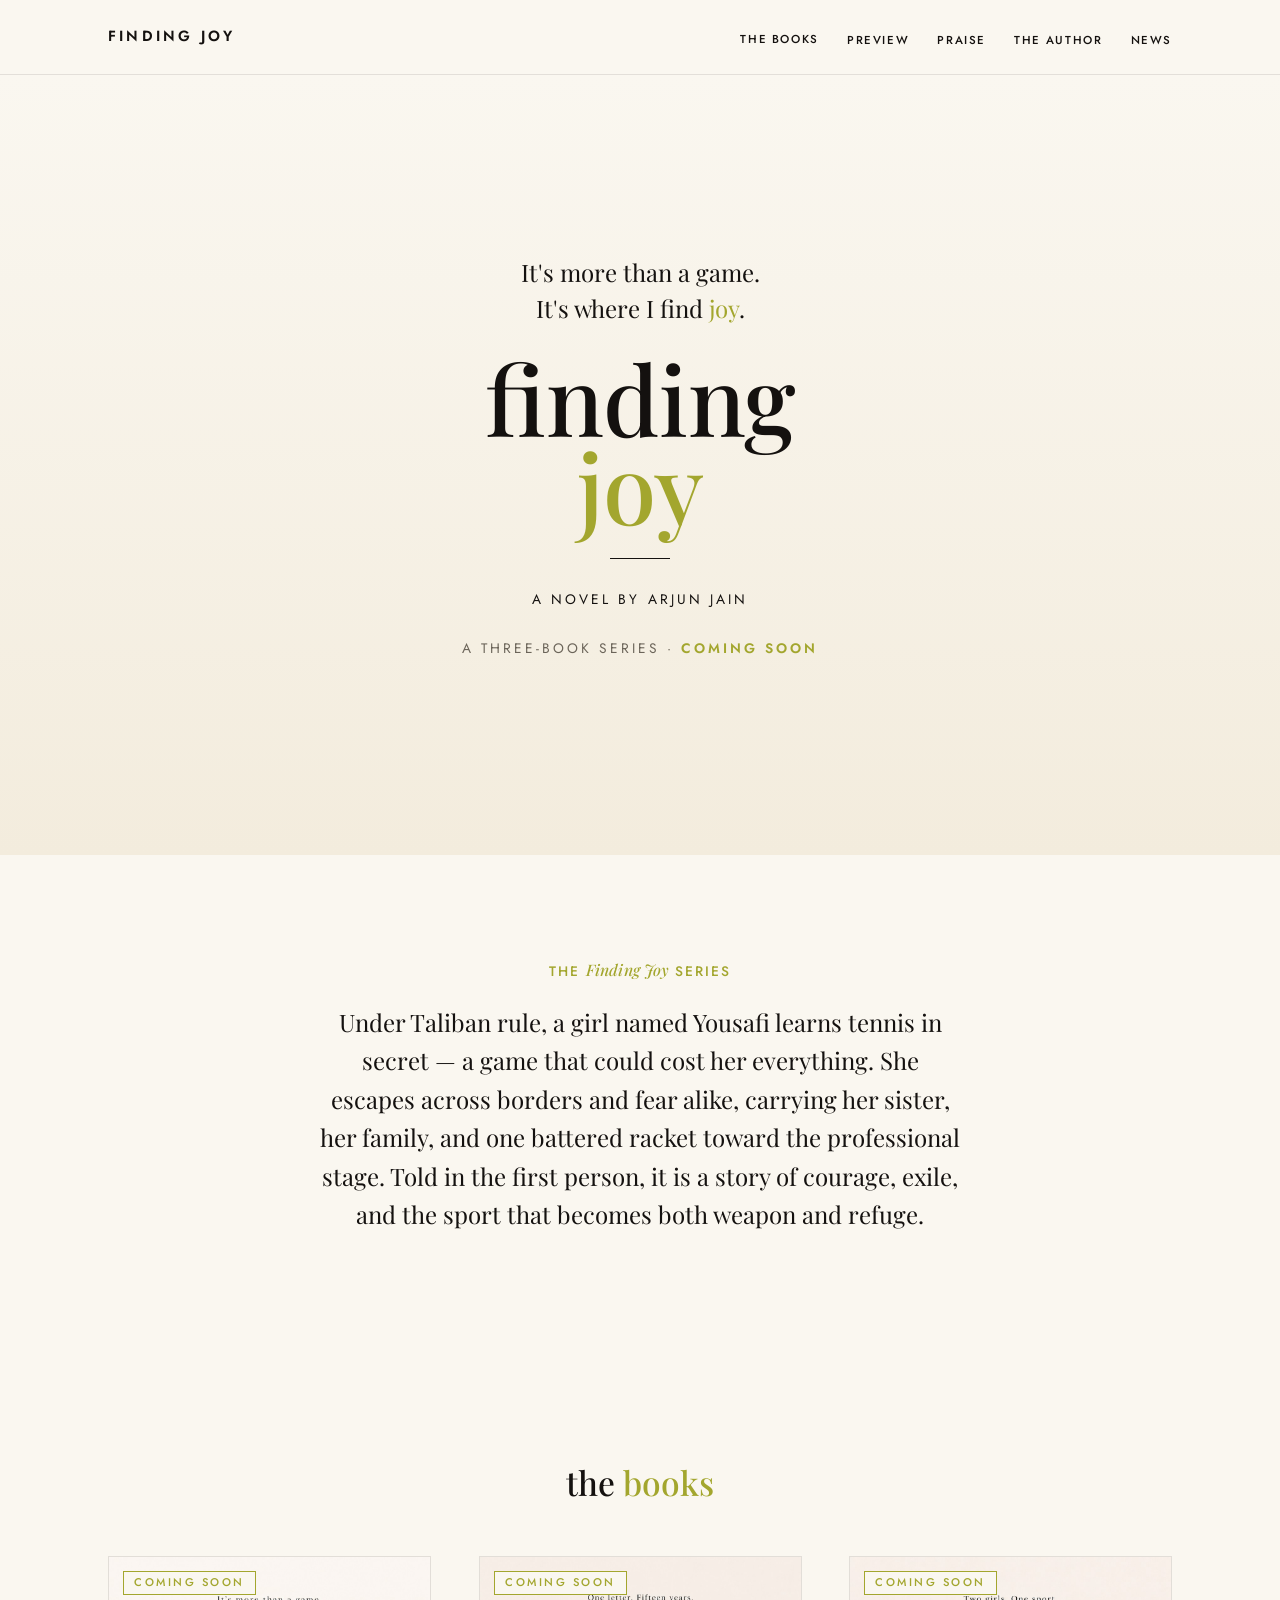
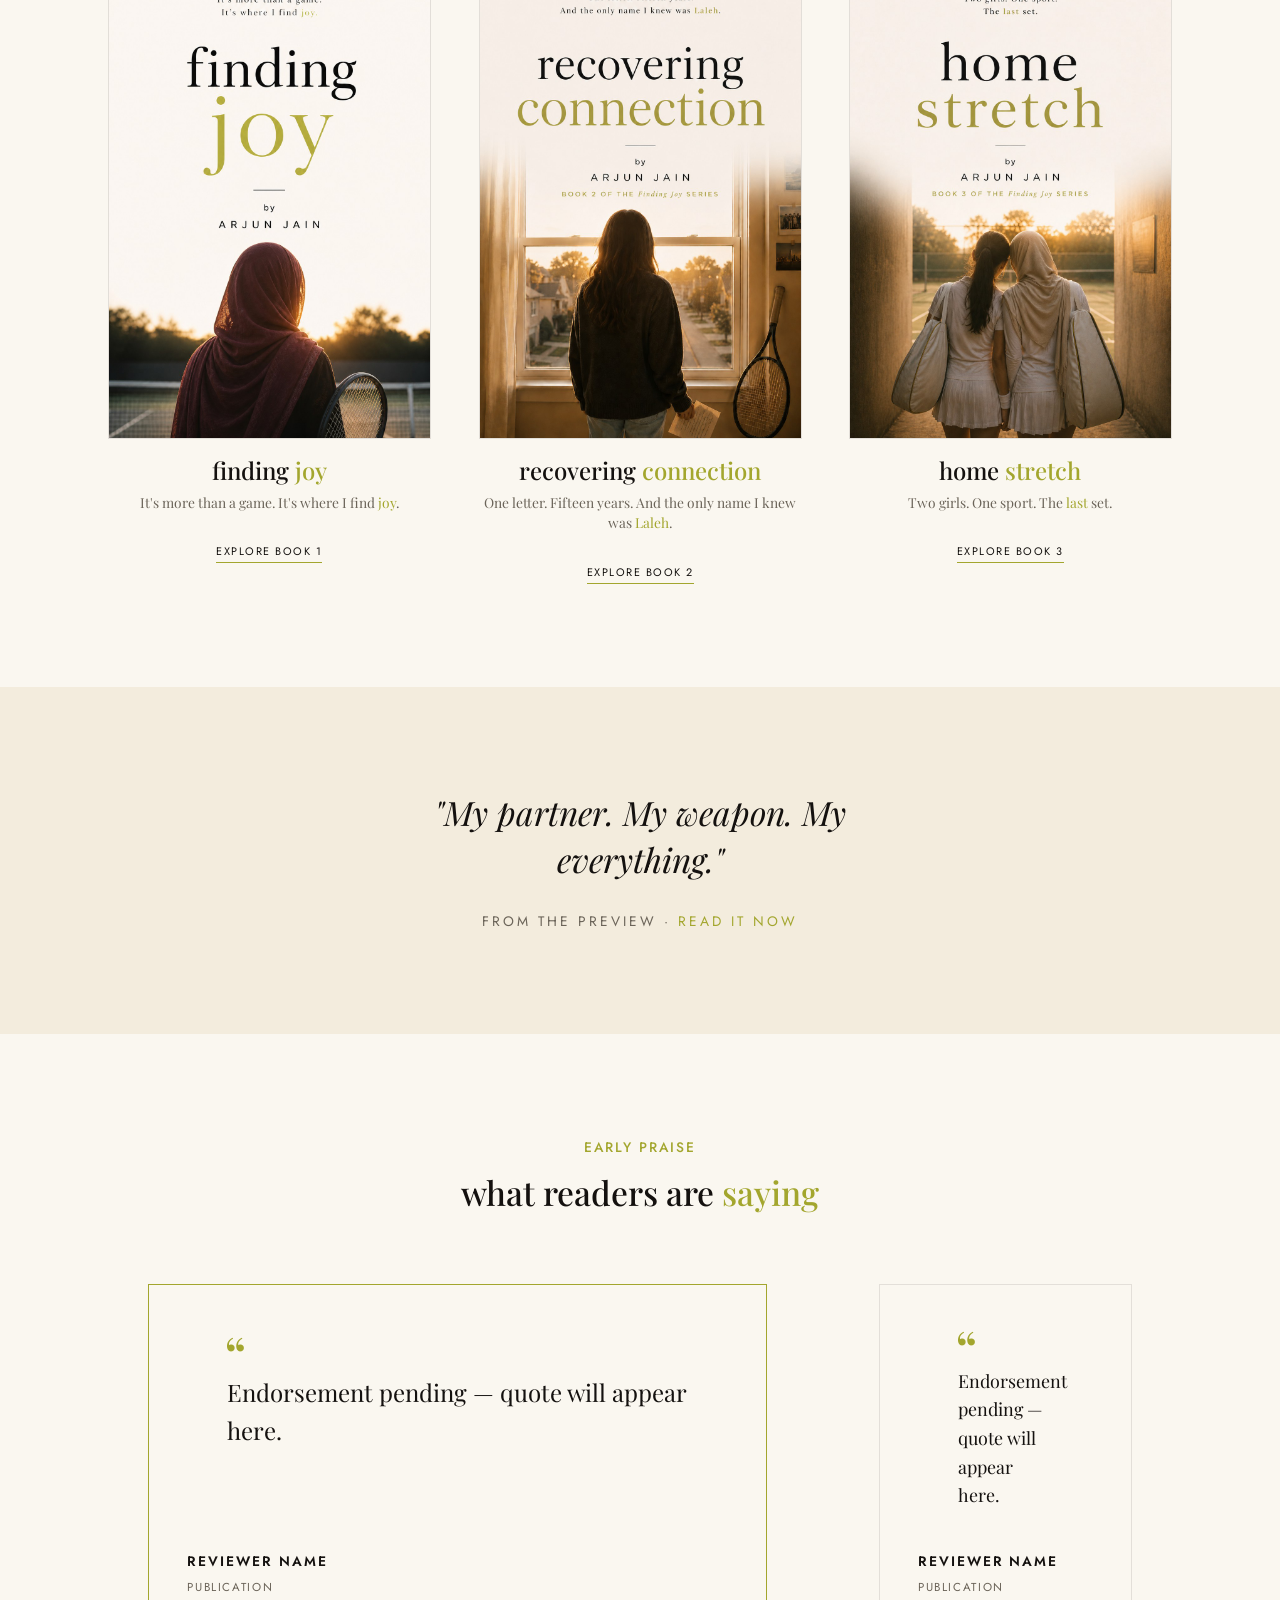
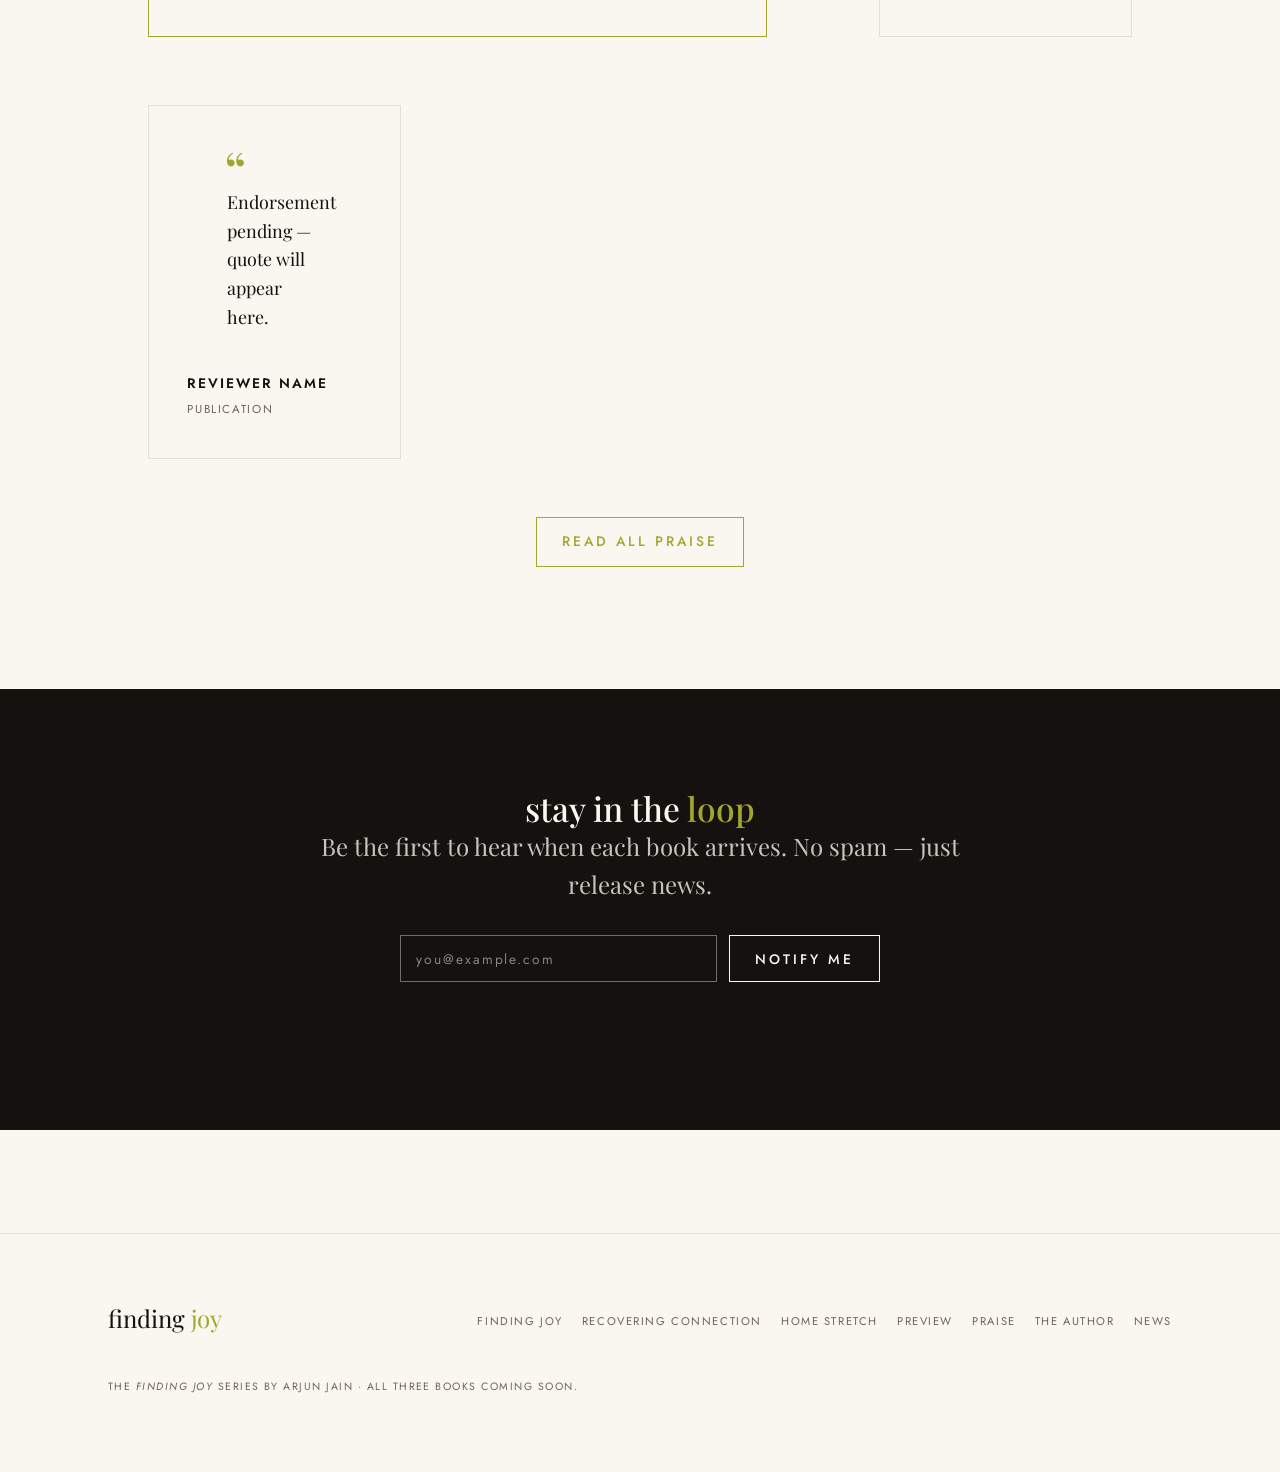
==== commit ab162b5b: "Rename 'Sample Chapter' to 'Preview' across the site Relabel the nav item, mobile menu, footer links" ====
--- a/index.html
+++ b/index.html
@@ -50,7 +50,7 @@
               <li><a href="books/home-stretch.html">Home Stretch</a></li>
             </ul>
           </li>
-          <li class="nav__item"><a class="nav__link" href="sample-chapter.html">Sample Chapter</a></li>
+          <li class="nav__item"><a class="nav__link" href="sample-chapter.html">Preview</a></li>
           <li class="nav__item"><a class="nav__link" href="praise.html">Praise</a></li>
           <li class="nav__item"><a class="nav__link" href="author.html">The Author</a></li>
           <li class="nav__item"><a class="nav__link" href="news.html">News</a></li>
@@ -75,7 +75,7 @@
           <li><a href="books/home-stretch.html">Home Stretch</a></li>
         </ul>
       </li>
-      <li><a class="mobile-menu__link" href="sample-chapter.html">Sample Chapter</a></li>
+      <li><a class="mobile-menu__link" href="sample-chapter.html">Preview</a></li>
       <li><a class="mobile-menu__link" href="praise.html">Praise</a></li>
       <li><a class="mobile-menu__link" href="author.html">The Author</a></li>
       <li><a class="mobile-menu__link" href="news.html">News</a></li>
@@ -159,7 +159,7 @@
       <div class="wrap">
         <blockquote class="pullquote__text reveal">
           "My partner. My weapon. My everything."
-          <cite class="pullquote__cite">From the sample chapter · <a href="sample-chapter.html">read it now</a></cite>
+          <cite class="pullquote__cite">From the preview · <a href="sample-chapter.html">read it now</a></cite>
         </blockquote>
       </div>
     </section>
@@ -222,7 +222,7 @@
         <li><a href="books/finding-joy.html">Finding Joy</a></li>
         <li><a href="books/recovering-connection.html">Recovering Connection</a></li>
         <li><a href="books/home-stretch.html">Home Stretch</a></li>
-        <li><a href="sample-chapter.html">Sample Chapter</a></li>
+        <li><a href="sample-chapter.html">Preview</a></li>
         <li><a href="praise.html">Praise</a></li>
         <li><a href="author.html">The Author</a></li>
         <li><a href="news.html">News</a></li>
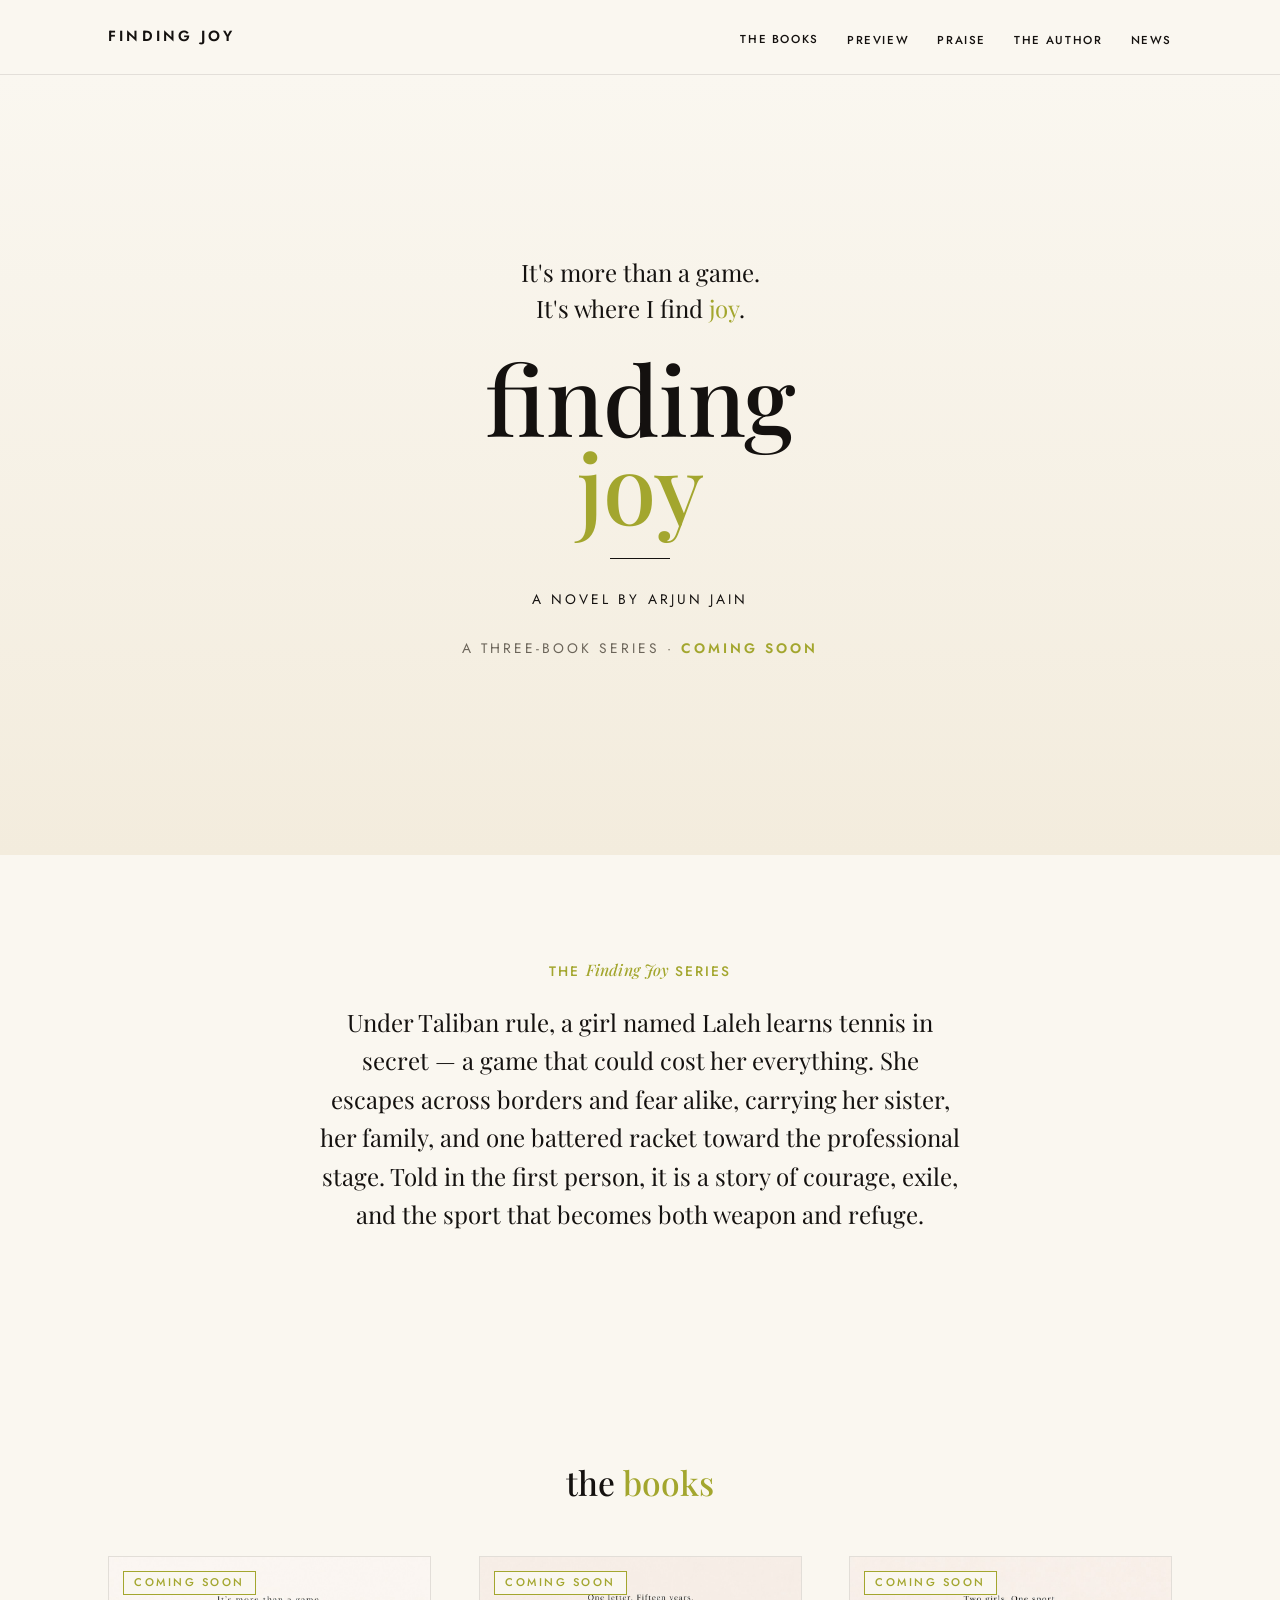
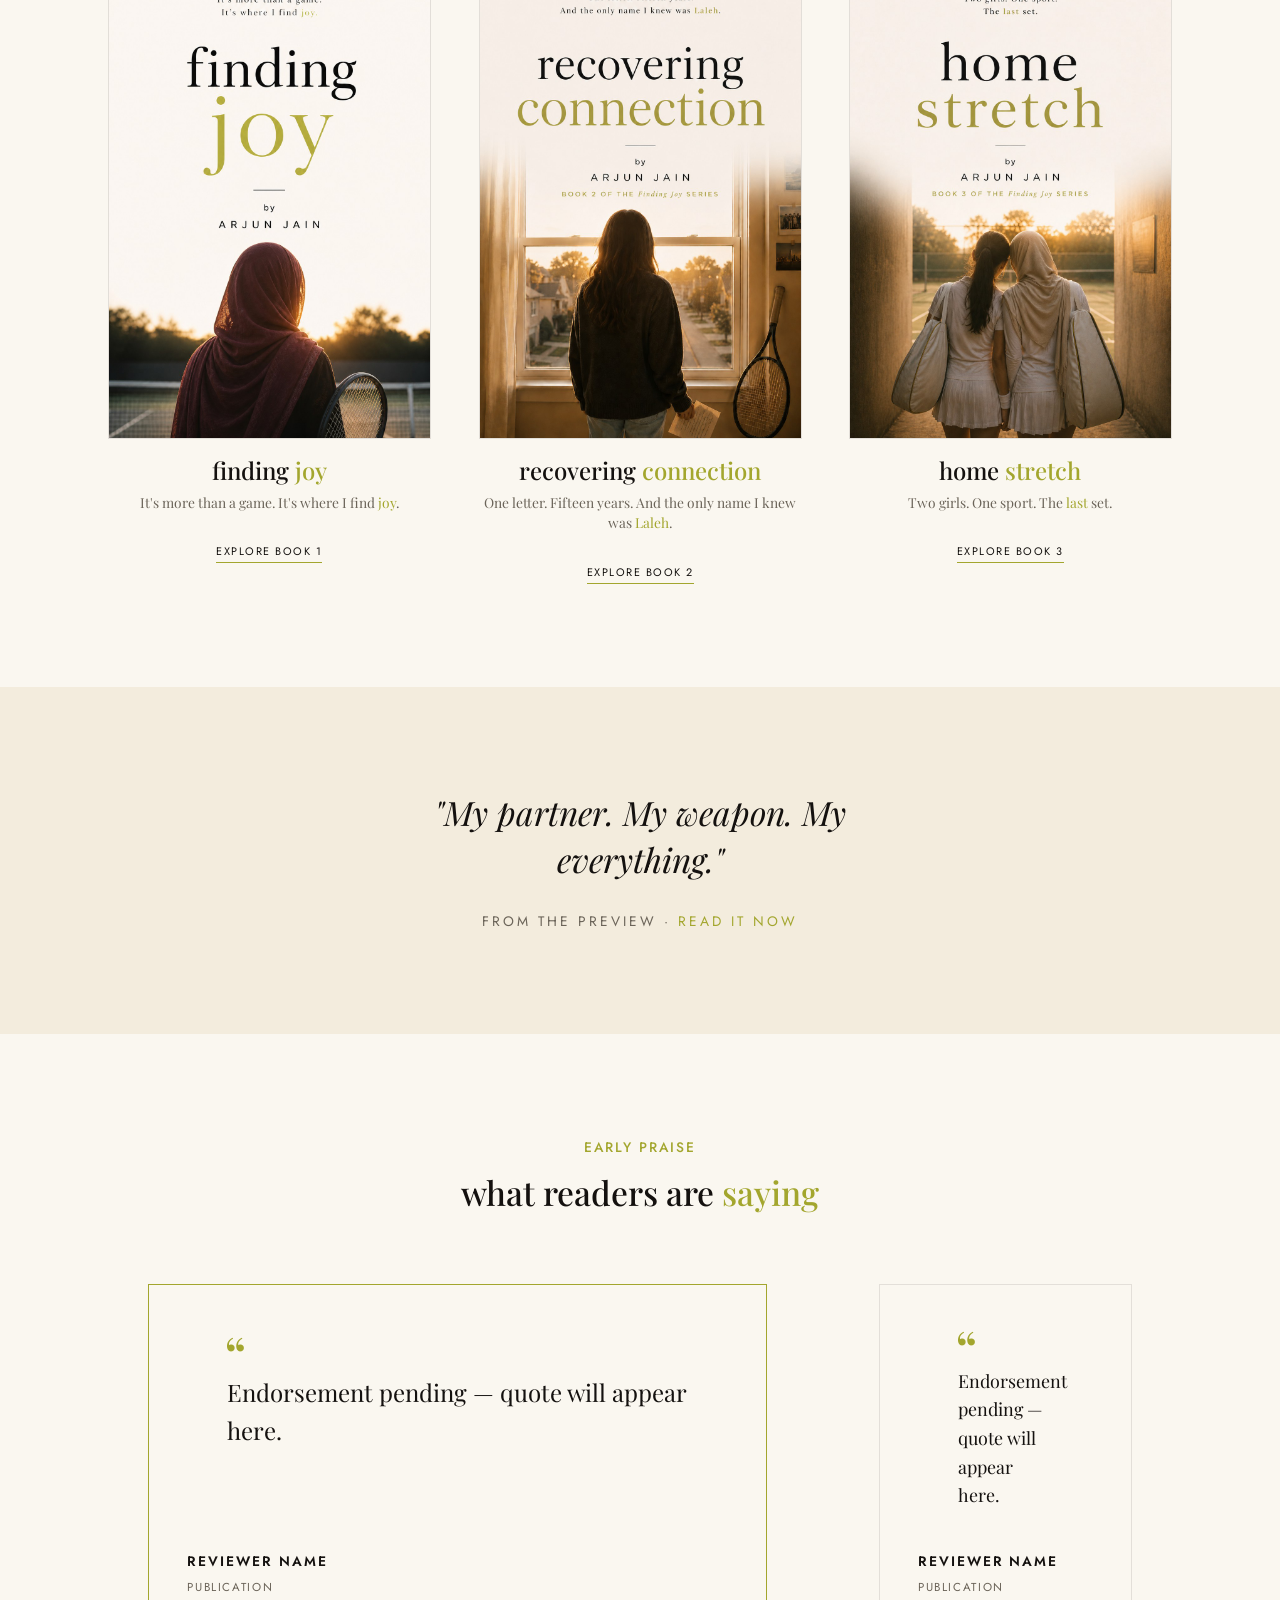
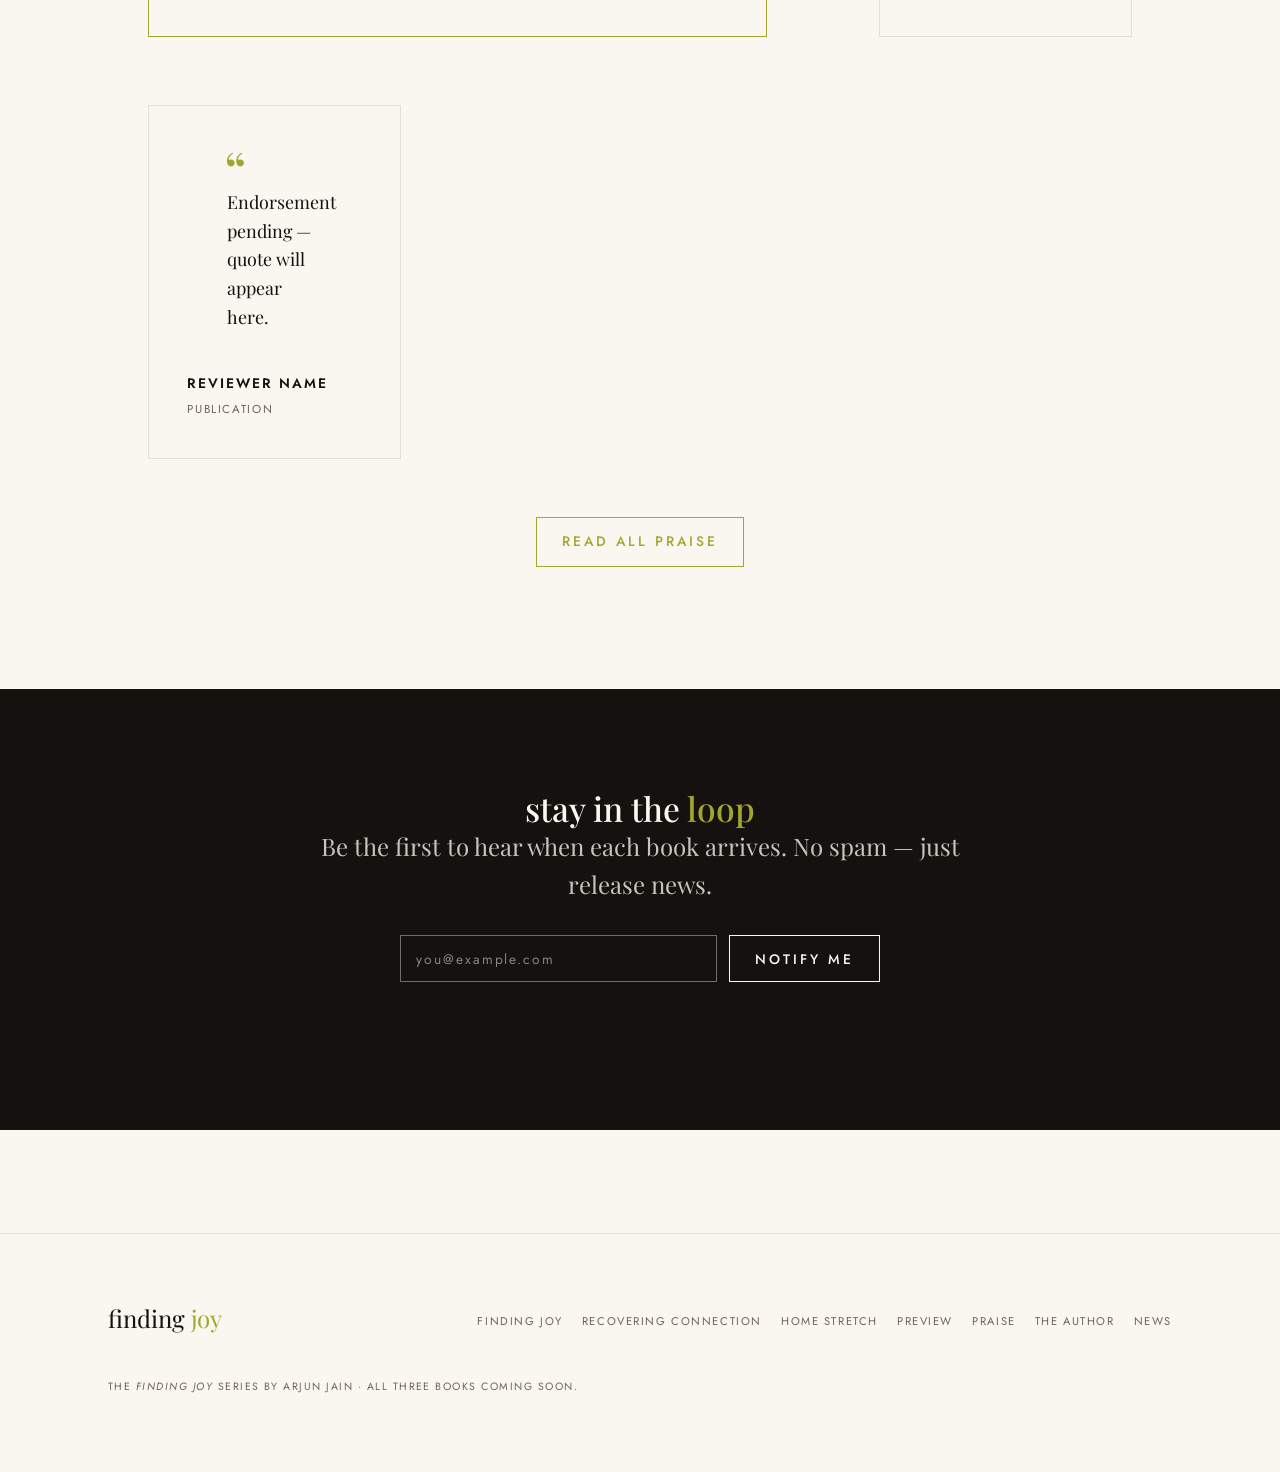
==== commit 5e867ada: "Use protagonist's first name (Laleh) in summary copy Replace the surname 'Yousafi' with her first na" ====
--- a/index.html
+++ b/index.html
@@ -102,7 +102,7 @@
     <section class="section wrap wrap--narrow center">
       <p class="series-line reveal">The <em>Finding Joy</em> series</p>
       <p class="lead reveal" style="margin-top:1.2rem;">
-        Under Taliban rule, a girl named Yousafi learns tennis in secret — a game that could cost
+        Under Taliban rule, a girl named Laleh learns tennis in secret — a game that could cost
         her everything. She escapes across borders and fear alike, carrying her sister, her family,
         and one battered racket toward the professional stage. Told in the first person, it is a
         story of courage, exile, and the sport that becomes both weapon and refuge.
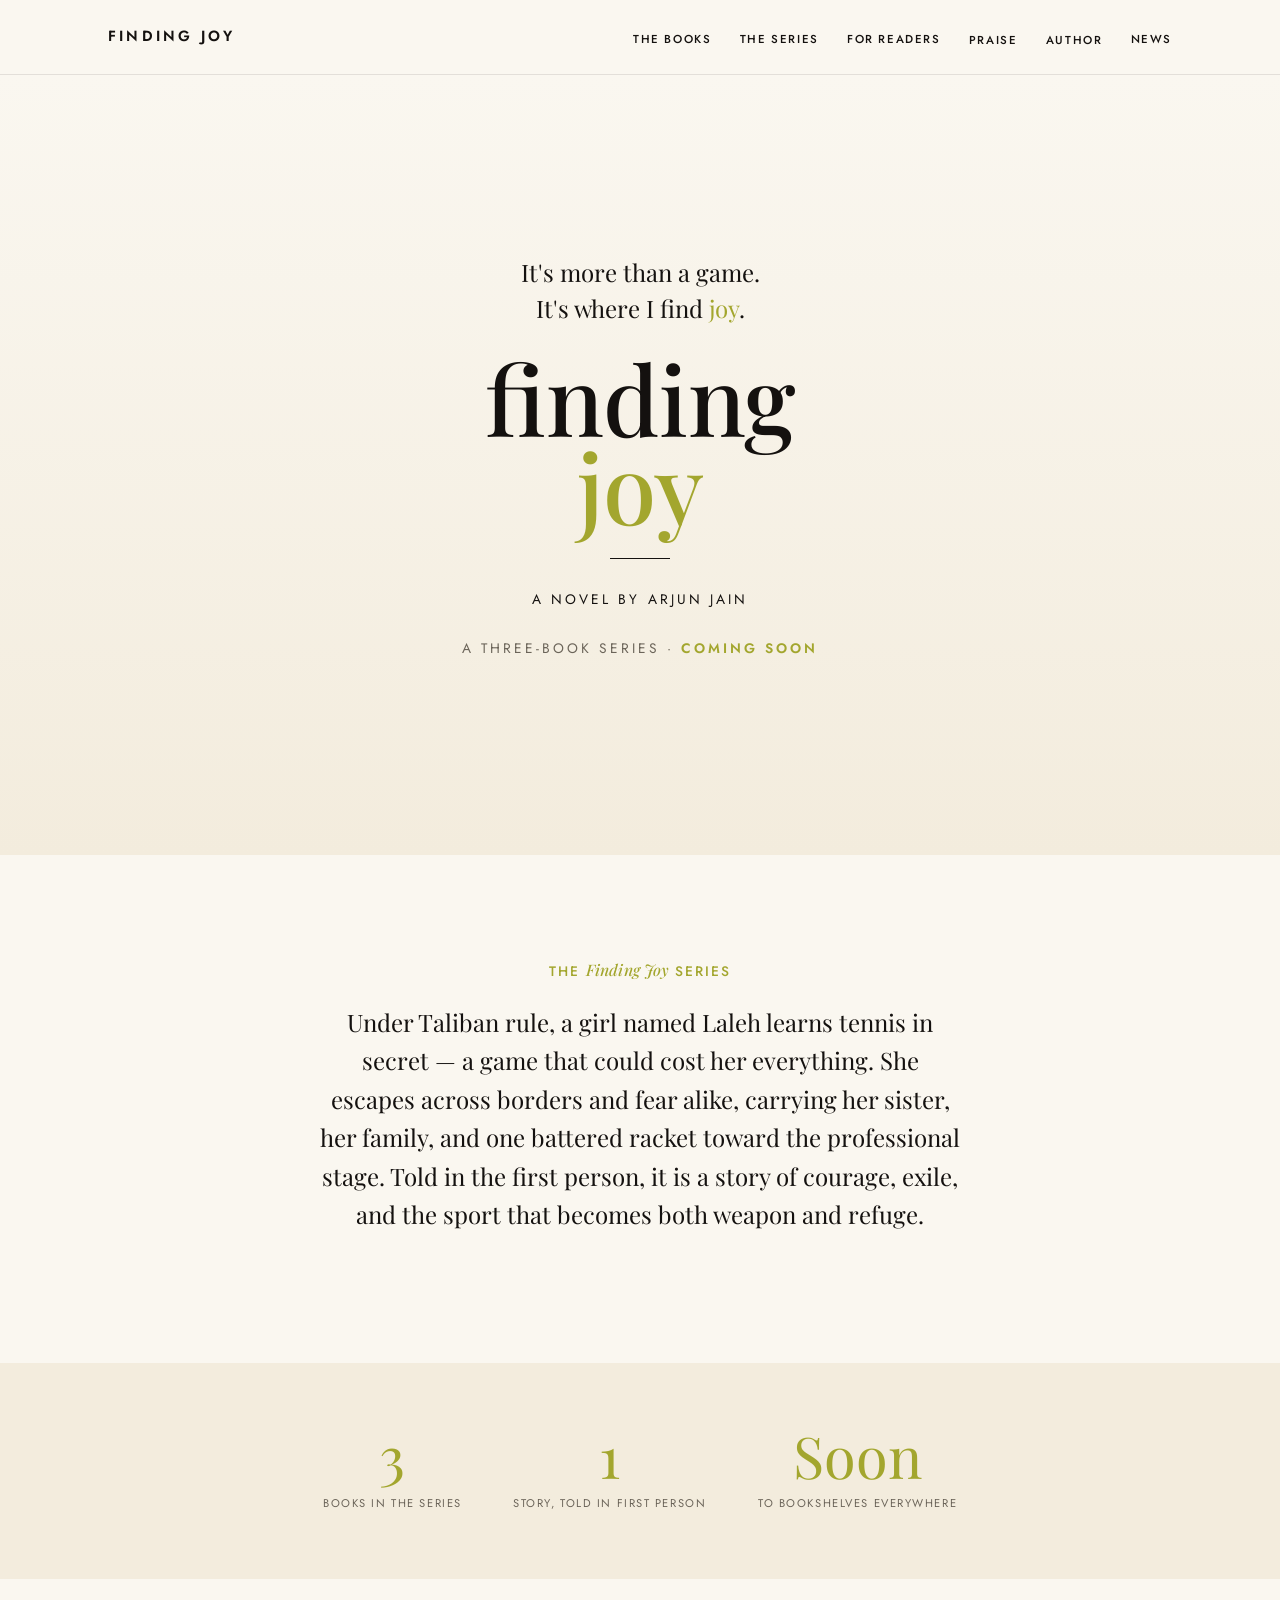
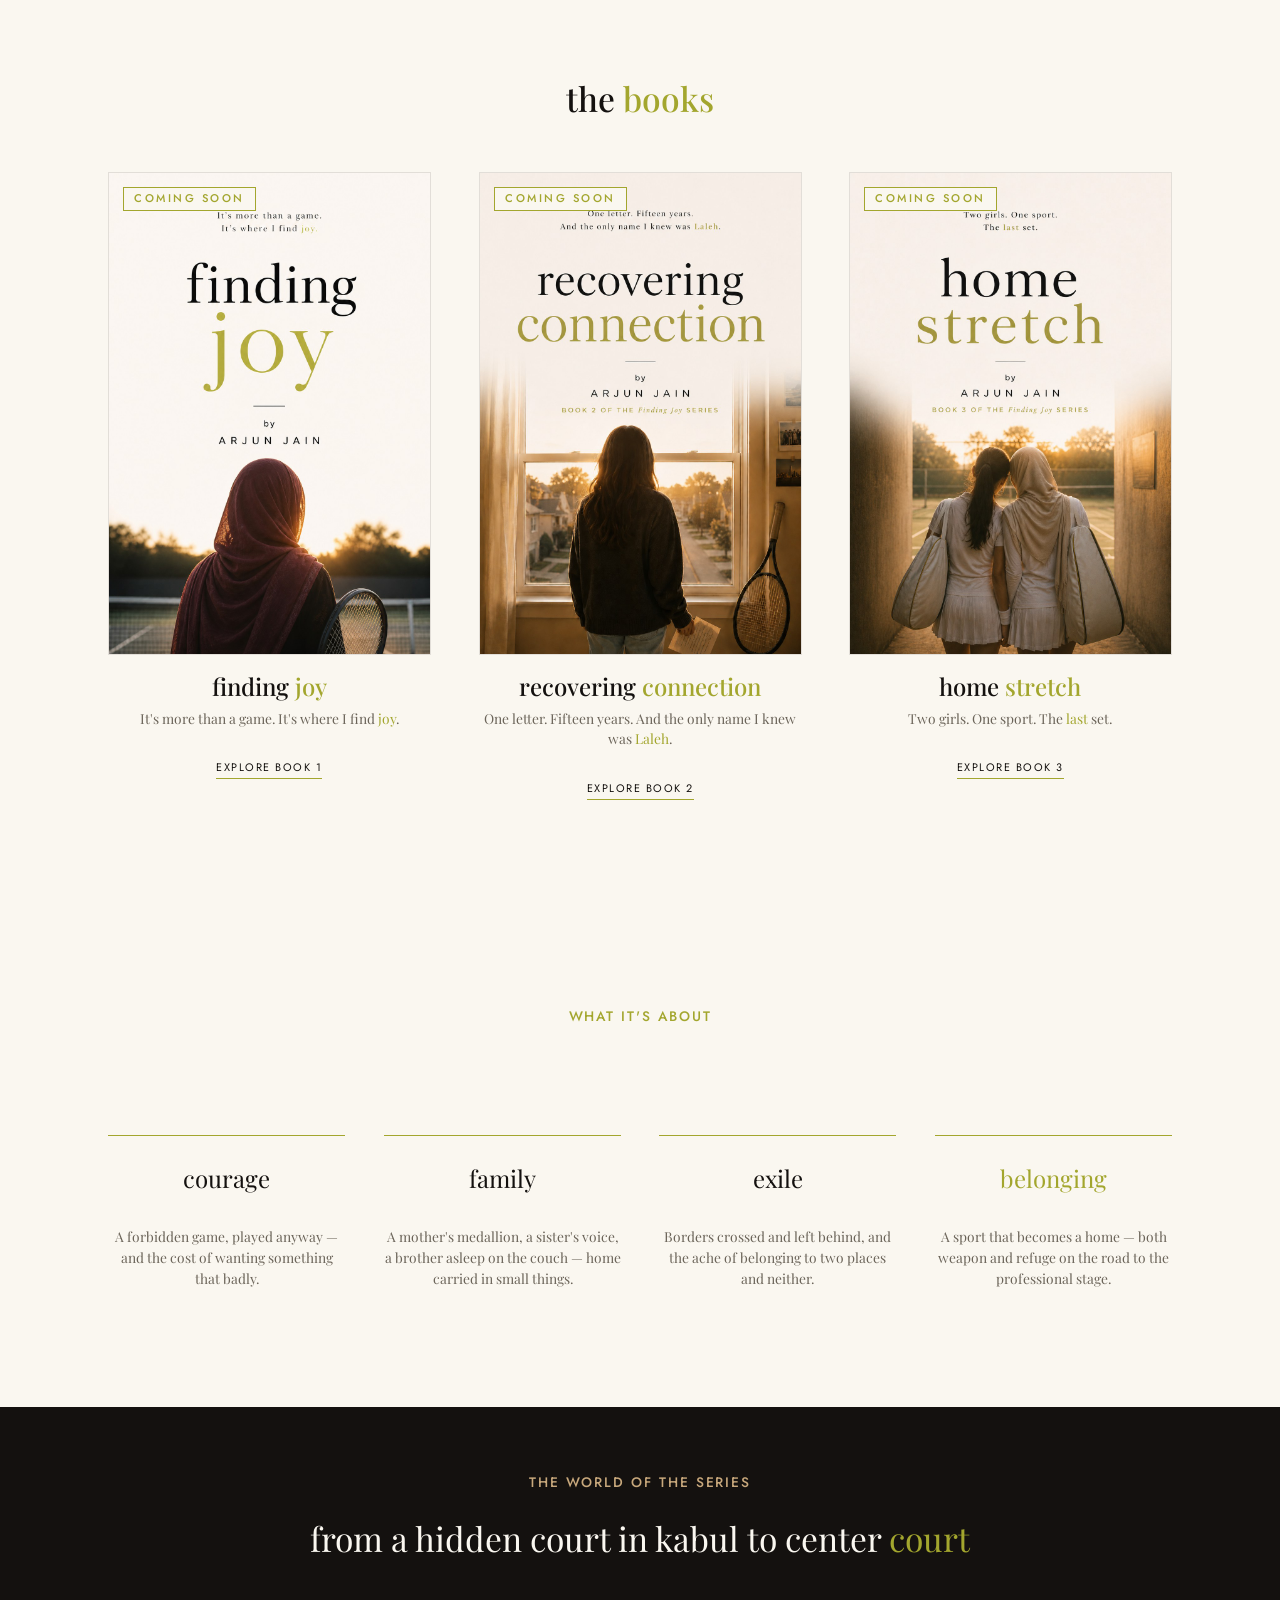
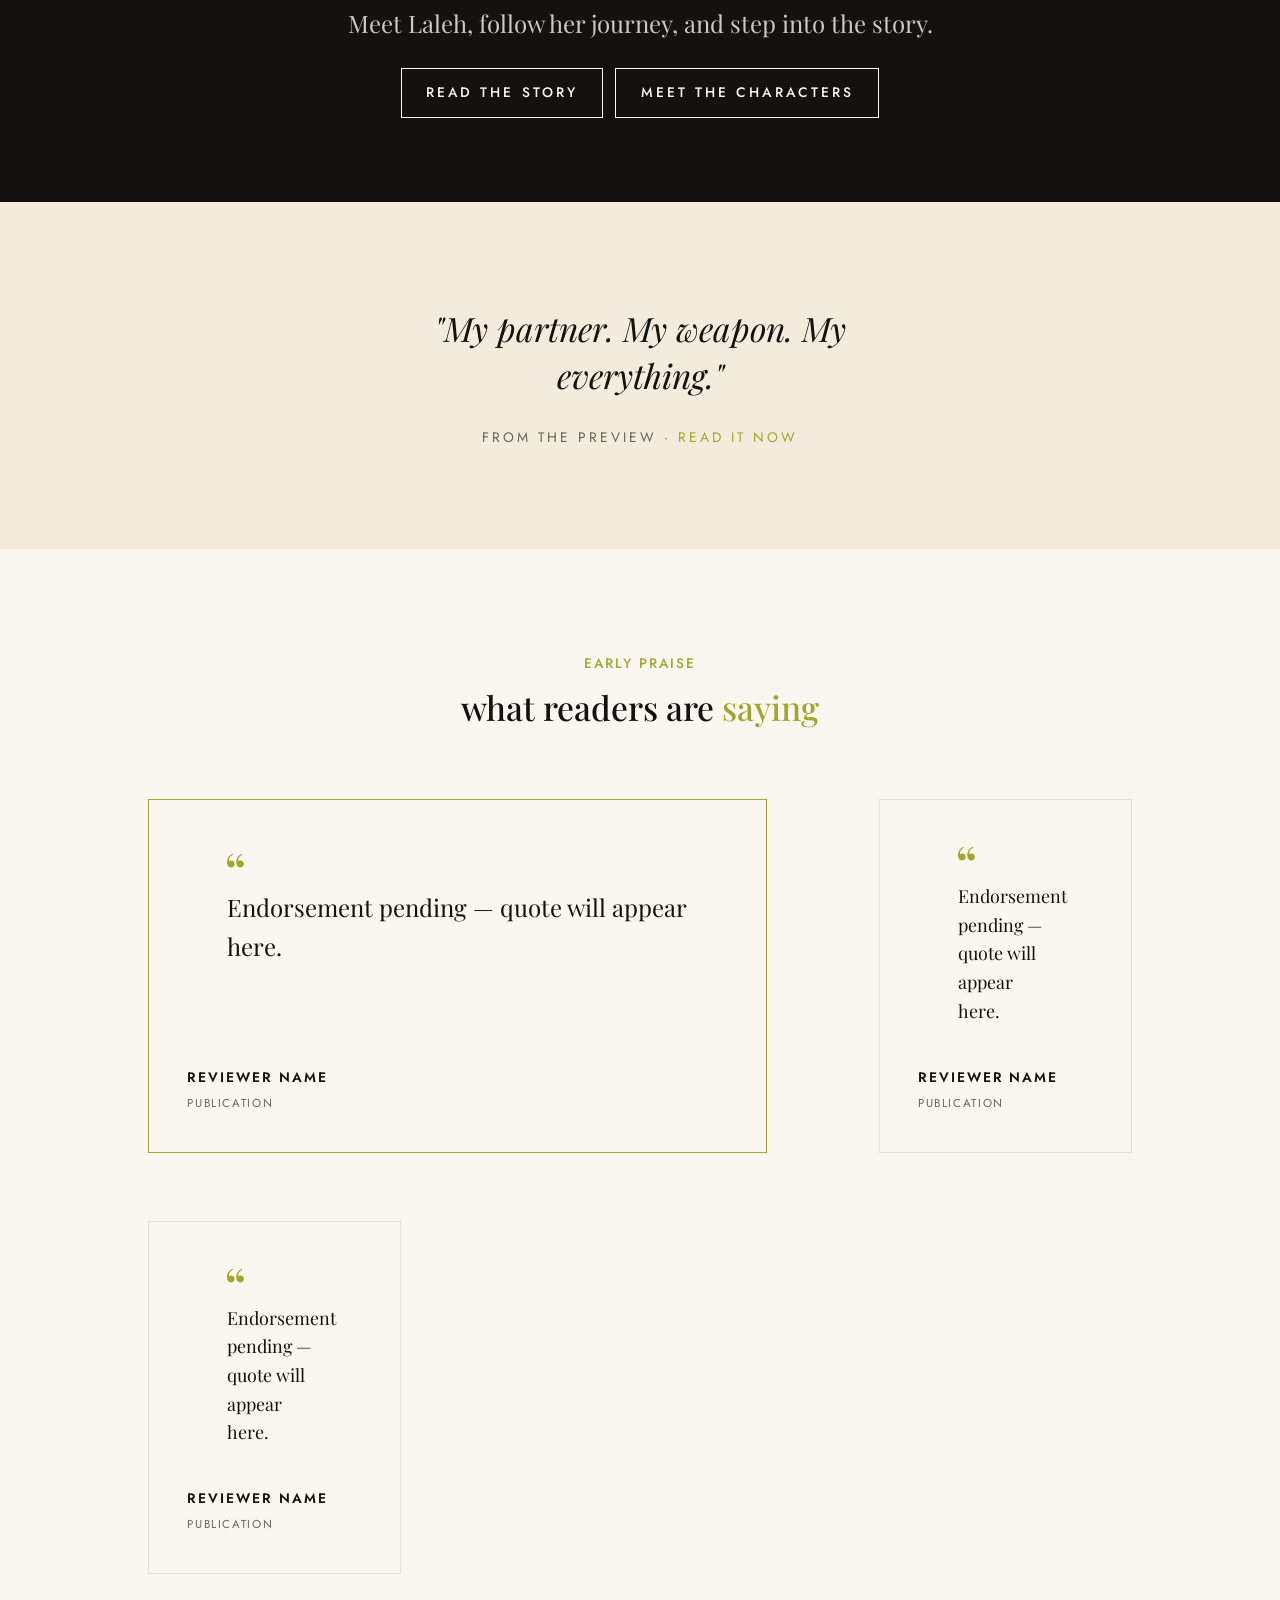
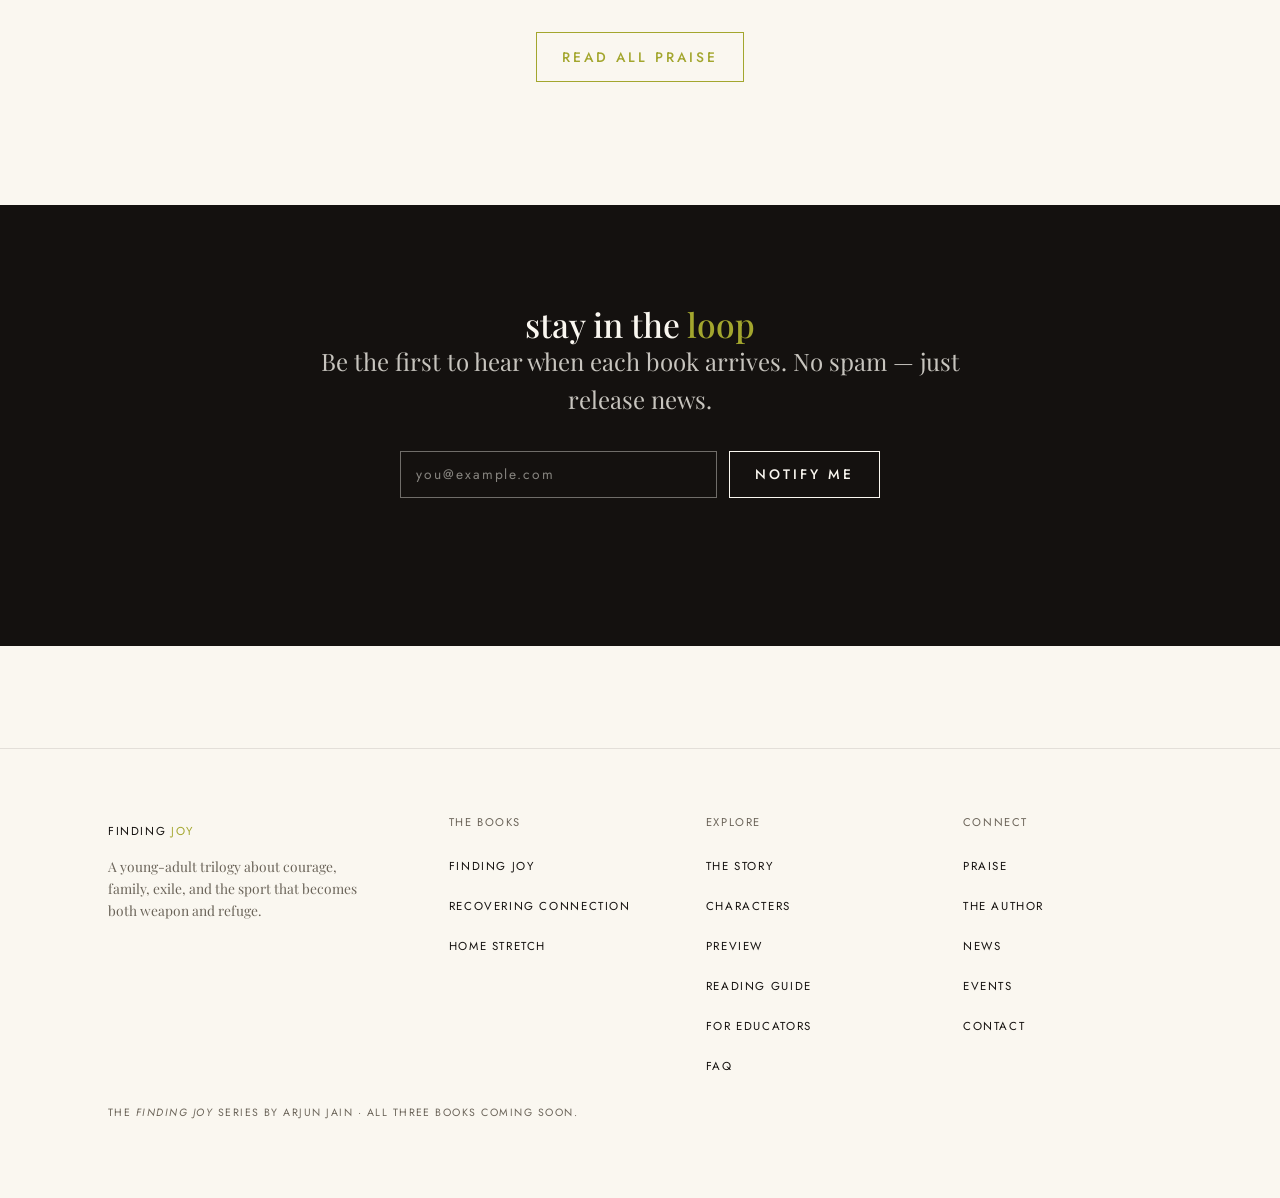
==== commit eba53e22: "Add 7 pages, richer home, grouped nav & multi-column footer New pages: The Story, Characters, Readin" ====
--- a/index.html
+++ b/index.html
@@ -39,7 +39,6 @@
   <header class="nav" data-nav>
     <div class="wrap nav__inner">
       <a class="nav__brand" href="index.html" aria-label="Finding Joy — home">Finding Joy</a>
-
       <nav aria-label="Primary">
         <ul class="nav__list">
           <li class="nav__item nav__item--has-menu">
@@ -50,13 +49,33 @@
               <li><a href="books/home-stretch.html">Home Stretch</a></li>
             </ul>
           </li>
-          <li class="nav__item"><a class="nav__link" href="sample-chapter.html">Preview</a></li>
+          <li class="nav__item nav__item--has-menu">
+            <button type="button" class="nav__link" data-dropdown-trigger aria-expanded="false" aria-haspopup="true">The Series</button>
+            <ul class="nav__menu">
+              <li><a href="story.html">The Story</a></li>
+              <li><a href="characters.html">Characters</a></li>
+              <li><a href="sample-chapter.html">Preview</a></li>
+            </ul>
+          </li>
+          <li class="nav__item nav__item--has-menu">
+            <button type="button" class="nav__link" data-dropdown-trigger aria-expanded="false" aria-haspopup="true">For Readers</button>
+            <ul class="nav__menu">
+              <li><a href="reading-guide.html">Reading Guide</a></li>
+              <li><a href="educators.html">For Educators</a></li>
+              <li><a href="faq.html">FAQ</a></li>
+            </ul>
+          </li>
           <li class="nav__item"><a class="nav__link" href="praise.html">Praise</a></li>
-          <li class="nav__item"><a class="nav__link" href="author.html">The Author</a></li>
-          <li class="nav__item"><a class="nav__link" href="news.html">News</a></li>
+          <li class="nav__item"><a class="nav__link" href="author.html">Author</a></li>
+          <li class="nav__item nav__item--has-menu">
+            <button type="button" class="nav__link" data-dropdown-trigger aria-expanded="false" aria-haspopup="true">News</button>
+            <ul class="nav__menu">
+              <li><a href="news.html">Latest News</a></li>
+              <li><a href="events.html">Events</a></li>
+            </ul>
+          </li>
         </ul>
       </nav>
-
       <button type="button" class="nav__toggle" data-menu-toggle aria-expanded="false" aria-controls="mobile-menu" aria-label="Open menu">
         <span></span><span></span><span></span>
       </button>
@@ -75,10 +94,32 @@
           <li><a href="books/home-stretch.html">Home Stretch</a></li>
         </ul>
       </li>
-      <li><a class="mobile-menu__link" href="sample-chapter.html">Preview</a></li>
+      <li>
+        <span class="mobile-menu__link" aria-hidden="true">The Series</span>
+        <ul class="mobile-menu__sub">
+          <li><a href="story.html">The Story</a></li>
+          <li><a href="characters.html">Characters</a></li>
+          <li><a href="sample-chapter.html">Preview</a></li>
+        </ul>
+      </li>
+      <li>
+        <span class="mobile-menu__link" aria-hidden="true">For Readers</span>
+        <ul class="mobile-menu__sub">
+          <li><a href="reading-guide.html">Reading Guide</a></li>
+          <li><a href="educators.html">For Educators</a></li>
+          <li><a href="faq.html">FAQ</a></li>
+        </ul>
+      </li>
       <li><a class="mobile-menu__link" href="praise.html">Praise</a></li>
-      <li><a class="mobile-menu__link" href="author.html">The Author</a></li>
-      <li><a class="mobile-menu__link" href="news.html">News</a></li>
+      <li><a class="mobile-menu__link" href="author.html">Author</a></li>
+      <li>
+        <span class="mobile-menu__link" aria-hidden="true">News</span>
+        <ul class="mobile-menu__sub">
+          <li><a href="news.html">Latest News</a></li>
+          <li><a href="events.html">Events</a></li>
+        </ul>
+      </li>
+      <li><a class="mobile-menu__link" href="contact.html">Contact</a></li>
     </ul>
   </div>
 
@@ -107,6 +148,15 @@
         and one battered racket toward the professional stage. Told in the first person, it is a
         story of courage, exile, and the sport that becomes both weapon and refuge.
       </p>
+    </section>
+
+    <!-- ============ FACTS ============ -->
+    <section class="section--tight band">
+      <div class="wrap facts">
+        <div class="reveal"><span class="fact__num">3</span><span class="fact__label">Books in the series</span></div>
+        <div class="reveal"><span class="fact__num">1</span><span class="fact__label">Story, told in first person</span></div>
+        <div class="reveal"><span class="fact__num">Soon</span><span class="fact__label">To bookshelves everywhere</span></div>
+      </div>
     </section>
 
     <!-- ============ BOOKS ROW ============ -->
@@ -151,6 +201,45 @@
           <p class="book-card__tagline">Two girls. One sport. The <span class="key">last</span> set.</p>
           <a class="book-card__link" href="books/home-stretch.html">Explore Book 3</a>
         </article>
+      </div>
+    </section>
+
+    <!-- ============ THEMES ============ -->
+    <section class="section wrap" aria-labelledby="themes-heading">
+      <div class="section-head">
+        <p class="series-line reveal">What it's about</p>
+        <h2 class="section-head__title reveal" id="themes-heading">courage, family, exile, <span class="key">belonging</span></h2>
+      </div>
+      <div class="theme-grid">
+        <div class="theme reveal">
+          <p class="theme__label">courage</p>
+          <p class="theme__text">A forbidden game, played anyway — and the cost of wanting something that badly.</p>
+        </div>
+        <div class="theme reveal">
+          <p class="theme__label">family</p>
+          <p class="theme__text">A mother's medallion, a sister's voice, a brother asleep on the couch — home carried in small things.</p>
+        </div>
+        <div class="theme reveal">
+          <p class="theme__label">exile</p>
+          <p class="theme__text">Borders crossed and left behind, and the ache of belonging to two places and neither.</p>
+        </div>
+        <div class="theme reveal">
+          <p class="theme__label"><span class="key">belonging</span></p>
+          <p class="theme__text">A sport that becomes a home — both weapon and refuge on the road to the professional stage.</p>
+        </div>
+      </div>
+    </section>
+
+    <!-- ============ THE WORLD TEASER ============ -->
+    <section class="band band--ink section--tight">
+      <div class="wrap">
+        <p class="series-line reveal" style="color:var(--warm);">The world of the series</p>
+        <p class="band__title reveal" style="margin-top:0.6rem;">from a hidden court in kabul to center <span class="key">court</span></p>
+        <p class="lead reveal" style="margin-top:1rem;">Meet Laleh, follow her journey, and step into the story.</p>
+        <p class="reveal" style="margin-top:1.6rem;">
+          <a class="btn" href="story.html">Read the story</a>
+          <a class="btn" href="characters.html" style="margin-left:0.5rem;">Meet the characters</a>
+        </p>
       </div>
     </section>
 
@@ -216,17 +305,42 @@
 
   <!-- ============ FOOTER ============ -->
   <footer class="footer">
-    <div class="wrap footer__inner">
-      <a class="footer__brand" href="index.html">finding <span class="key">joy</span></a>
-      <ul class="footer__nav">
-        <li><a href="books/finding-joy.html">Finding Joy</a></li>
-        <li><a href="books/recovering-connection.html">Recovering Connection</a></li>
-        <li><a href="books/home-stretch.html">Home Stretch</a></li>
-        <li><a href="sample-chapter.html">Preview</a></li>
-        <li><a href="praise.html">Praise</a></li>
-        <li><a href="author.html">The Author</a></li>
-        <li><a href="news.html">News</a></li>
-      </ul>
+    <div class="wrap">
+      <div class="footer__cols">
+        <div class="footer__col footer__about">
+          <a class="footer__brand" href="index.html">finding <span class="key">joy</span></a>
+          <p>A young-adult trilogy about courage, family, exile, and the sport that becomes both weapon and refuge.</p>
+        </div>
+        <div class="footer__col">
+          <p class="footer__col-title">The Books</p>
+          <ul>
+          <li><a href="books/finding-joy.html">Finding Joy</a></li>
+          <li><a href="books/recovering-connection.html">Recovering Connection</a></li>
+          <li><a href="books/home-stretch.html">Home Stretch</a></li>
+          </ul>
+        </div>
+        <div class="footer__col">
+          <p class="footer__col-title">Explore</p>
+          <ul>
+          <li><a href="story.html">The Story</a></li>
+          <li><a href="characters.html">Characters</a></li>
+          <li><a href="sample-chapter.html">Preview</a></li>
+          <li><a href="reading-guide.html">Reading Guide</a></li>
+          <li><a href="educators.html">For Educators</a></li>
+          <li><a href="faq.html">FAQ</a></li>
+          </ul>
+        </div>
+        <div class="footer__col">
+          <p class="footer__col-title">Connect</p>
+          <ul>
+          <li><a href="praise.html">Praise</a></li>
+          <li><a href="author.html">The Author</a></li>
+          <li><a href="news.html">News</a></li>
+          <li><a href="events.html">Events</a></li>
+          <li><a href="contact.html">Contact</a></li>
+          </ul>
+        </div>
+      </div>
       <p class="footer__meta">The <em>Finding Joy</em> series by Arjun Jain · All three books coming soon.</p>
     </div>
   </footer>
--- a/assets/css/styles.css
+++ b/assets/css/styles.css
@@ -952,3 +952,280 @@
   }
   .js .reveal { opacity: 1; transform: none; }
 }
+
+/* ============================================================
+   24. LONG-FORM PROSE (story, educators, contact)
+   ============================================================ */
+.prose { max-width: 42rem; margin-inline: auto; }
+.prose > * + * { margin-top: 1.2em; }
+.prose h2 {
+  font-family: var(--serif);
+  text-transform: lowercase;
+  font-size: var(--step-2);
+  color: var(--ink);
+  margin-top: 2.4rem;
+}
+.prose h2 .key { color: var(--olive); }
+.prose h3 {
+  font-family: var(--sans);
+  text-transform: uppercase;
+  letter-spacing: var(--track-tight);
+  font-size: var(--step--1);
+  color: var(--muted);
+  margin-top: 1.8rem;
+}
+.prose p { color: var(--ink); }
+.prose .lead-in::first-letter {
+  font-family: var(--serif);
+  font-size: 3.2em;
+  line-height: 0.8;
+  float: left;
+  color: var(--olive);
+  padding: 0.05em 0.12em 0 0;
+}
+
+/* ============================================================
+   25. THEMES / FEATURE GRID
+   ============================================================ */
+.theme-grid {
+  display: grid;
+  grid-template-columns: repeat(4, 1fr);
+  gap: clamp(1.25rem, 3vw, 2.5rem);
+}
+.theme {
+  text-align: center;
+  padding-top: 1.4rem;
+  border-top: 1px solid var(--olive);
+}
+.theme__label {
+  font-family: var(--serif);
+  text-transform: lowercase;
+  font-size: var(--step-1);
+  color: var(--ink);
+}
+.theme__label .key { color: var(--olive); }
+.theme__text {
+  font-size: var(--step--1);
+  color: var(--muted);
+  margin-top: 0.5rem;
+  line-height: 1.55;
+}
+@media (max-width: 760px) { .theme-grid { grid-template-columns: repeat(2, 1fr); } }
+@media (max-width: 420px) { .theme-grid { grid-template-columns: 1fr; } }
+
+/* ============================================================
+   26. FACTS BAND (home)
+   ============================================================ */
+.facts {
+  display: flex;
+  flex-wrap: wrap;
+  justify-content: center;
+  align-items: center;
+  gap: clamp(1rem, 4vw, 3.5rem);
+  text-align: center;
+}
+.fact__num {
+  font-family: var(--serif);
+  font-size: var(--step-3);
+  color: var(--olive);
+  line-height: 1;
+  display: block;
+}
+.fact__label {
+  font-family: var(--sans);
+  text-transform: uppercase;
+  letter-spacing: var(--track-tight);
+  font-size: 0.7rem;
+  color: var(--muted);
+  margin-top: 0.5rem;
+}
+
+/* ============================================================
+   27. CHARACTERS
+   ============================================================ */
+.character-grid {
+  display: grid;
+  grid-template-columns: repeat(auto-fit, minmax(260px, 1fr));
+  gap: clamp(1.25rem, 3vw, 2rem);
+}
+.character {
+  border: 1px solid var(--ink-10);
+  padding: clamp(1.5rem, 3vw, 2.2rem);
+  background: var(--ivory);
+}
+.character__initial {
+  font-family: var(--serif);
+  font-size: 3rem;
+  line-height: 1;
+  color: var(--olive);
+}
+.character__name {
+  font-family: var(--serif);
+  text-transform: lowercase;
+  font-size: var(--step-1);
+  color: var(--ink);
+  margin-top: 0.4rem;
+}
+.character__role {
+  font-family: var(--sans);
+  text-transform: uppercase;
+  letter-spacing: var(--track-tight);
+  font-size: 0.68rem;
+  color: var(--muted);
+  margin-top: 0.4rem;
+}
+.character__blurb { font-size: var(--step--1); color: var(--ink); margin-top: 1rem; line-height: 1.6; }
+
+/* ============================================================
+   28. FAQ (native <details> accordion)
+   ============================================================ */
+.qa { max-width: 46rem; margin-inline: auto; }
+.qa__item { border-bottom: 1px solid var(--ink-10); }
+.qa__item[open] { background: linear-gradient(180deg, rgba(163,166,46,0.05), transparent); }
+.qa__q {
+  list-style: none;
+  cursor: pointer;
+  padding: 1.3rem 2.5rem 1.3rem 0;
+  position: relative;
+  font-family: var(--serif);
+  font-size: var(--step-1);
+  color: var(--ink);
+}
+.qa__q::-webkit-details-marker { display: none; }
+.qa__q::after {
+  content: "+";
+  position: absolute;
+  right: 0.2rem; top: 50%;
+  transform: translateY(-50%);
+  font-family: var(--sans);
+  font-size: 1.5rem;
+  color: var(--olive);
+  transition: transform 0.2s ease;
+}
+.qa__item[open] .qa__q::after { content: "\2013"; }
+.qa__q:hover { color: var(--olive); }
+.qa__a { padding: 0 0 1.5rem; color: var(--muted); }
+.qa__a p { margin: 0 0 0.8em; }
+
+/* ============================================================
+   29. DISCUSSION QUESTIONS (reading guide)
+   ============================================================ */
+.discussion { max-width: 44rem; margin-inline: auto; list-style: none; counter-reset: q; padding: 0; }
+.discussion li {
+  counter-increment: q;
+  position: relative;
+  padding: 1.3rem 0 1.3rem 3.2rem;
+  border-bottom: 1px solid var(--ink-10);
+  font-family: var(--serif);
+  font-size: var(--step-1);
+  color: var(--ink);
+  line-height: 1.5;
+}
+.discussion li::before {
+  content: counter(q, decimal-leading-zero);
+  position: absolute;
+  left: 0; top: 1.5rem;
+  font-family: var(--sans);
+  font-size: 0.8rem;
+  letter-spacing: 0.1em;
+  color: var(--olive);
+}
+
+/* ============================================================
+   30. INFO / DEFINITION ROWS (educators, contact)
+   ============================================================ */
+.deflist { max-width: 44rem; margin-inline: auto; }
+.deflist__row {
+  display: grid;
+  grid-template-columns: 200px 1fr;
+  gap: 1.5rem;
+  padding: 1.4rem 0;
+  border-bottom: 1px solid var(--ink-10);
+}
+.deflist__term {
+  font-family: var(--sans);
+  text-transform: uppercase;
+  letter-spacing: var(--track-tight);
+  font-size: var(--step--1);
+  color: var(--olive);
+}
+.deflist__desc { color: var(--ink); }
+.deflist__desc p { margin: 0 0 0.6em; }
+@media (max-width: 620px) {
+  .deflist__row { grid-template-columns: 1fr; gap: 0.4rem; }
+}
+
+/* ============================================================
+   31. CALLOUT BAND
+   ============================================================ */
+.band {
+  background: #f3ecdd;
+  text-align: center;
+}
+.band--ink { background: var(--ink); }
+.band--ink .section-head__title, .band--ink .band__title { color: var(--ivory); }
+.band--ink .lead, .band--ink p { color: rgba(250,247,240,0.8); }
+.band--ink .btn { color: var(--ivory); border-color: var(--ivory); }
+.band--ink .btn:hover { background: var(--ivory); color: var(--ink); }
+.band__title {
+  font-family: var(--serif);
+  text-transform: lowercase;
+  font-size: var(--step-2);
+  color: var(--ink);
+}
+.band__title .key { color: var(--olive); }
+
+/* Empty state (events) */
+.empty-state {
+  text-align: center;
+  max-width: 40ch;
+  margin-inline: auto;
+  padding-block: clamp(2rem, 6vw, 4rem);
+}
+.empty-state__mark {
+  font-family: var(--serif);
+  font-size: var(--step-3);
+  color: var(--olive);
+  line-height: 1;
+}
+
+/* ============================================================
+   32. MULTI-COLUMN FOOTER
+   ============================================================ */
+.footer__cols {
+  display: grid;
+  grid-template-columns: 1.4fr repeat(3, 1fr);
+  gap: clamp(1.5rem, 4vw, 3rem);
+}
+.footer__col-title {
+  font-family: var(--sans);
+  text-transform: uppercase;
+  letter-spacing: var(--track-tight);
+  font-size: 0.7rem;
+  color: var(--muted);
+  margin-bottom: 1rem;
+}
+.footer__col ul { list-style: none; margin: 0; padding: 0; }
+.footer__col li { margin-bottom: 0.6rem; }
+.footer__col a {
+  font-family: var(--sans);
+  text-transform: uppercase;
+  letter-spacing: var(--track-tight);
+  font-size: 0.72rem;
+  color: var(--ink);
+}
+.footer__col a:hover { color: var(--olive); text-decoration: none; }
+.footer__about .footer__brand { display: inline-block; margin-bottom: 0.8rem; }
+.footer__about p {
+  font-size: var(--step--1);
+  color: var(--muted);
+  max-width: 32ch;
+  line-height: 1.6;
+}
+@media (max-width: 820px) {
+  .footer__cols { grid-template-columns: 1fr 1fr; }
+  .footer__about { grid-column: 1 / -1; }
+}
+@media (max-width: 460px) {
+  .footer__cols { grid-template-columns: 1fr; }
+}
